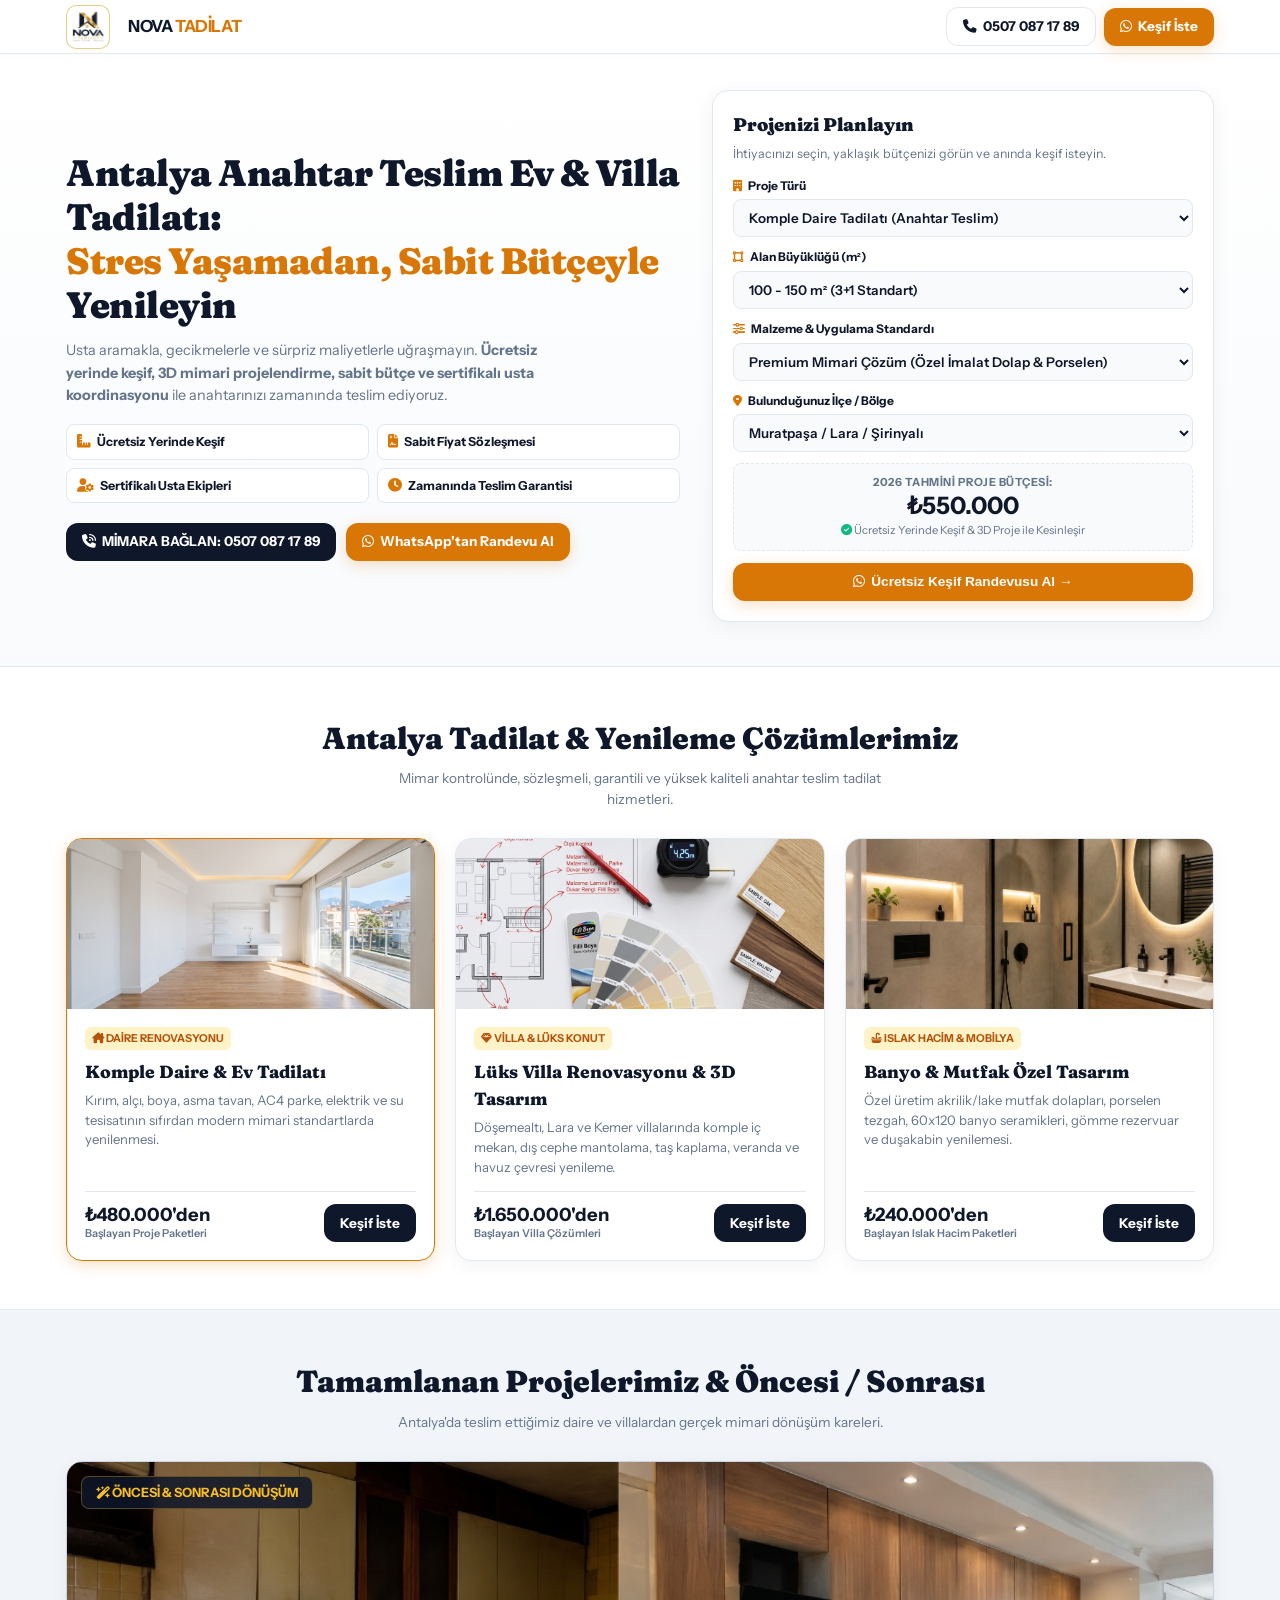
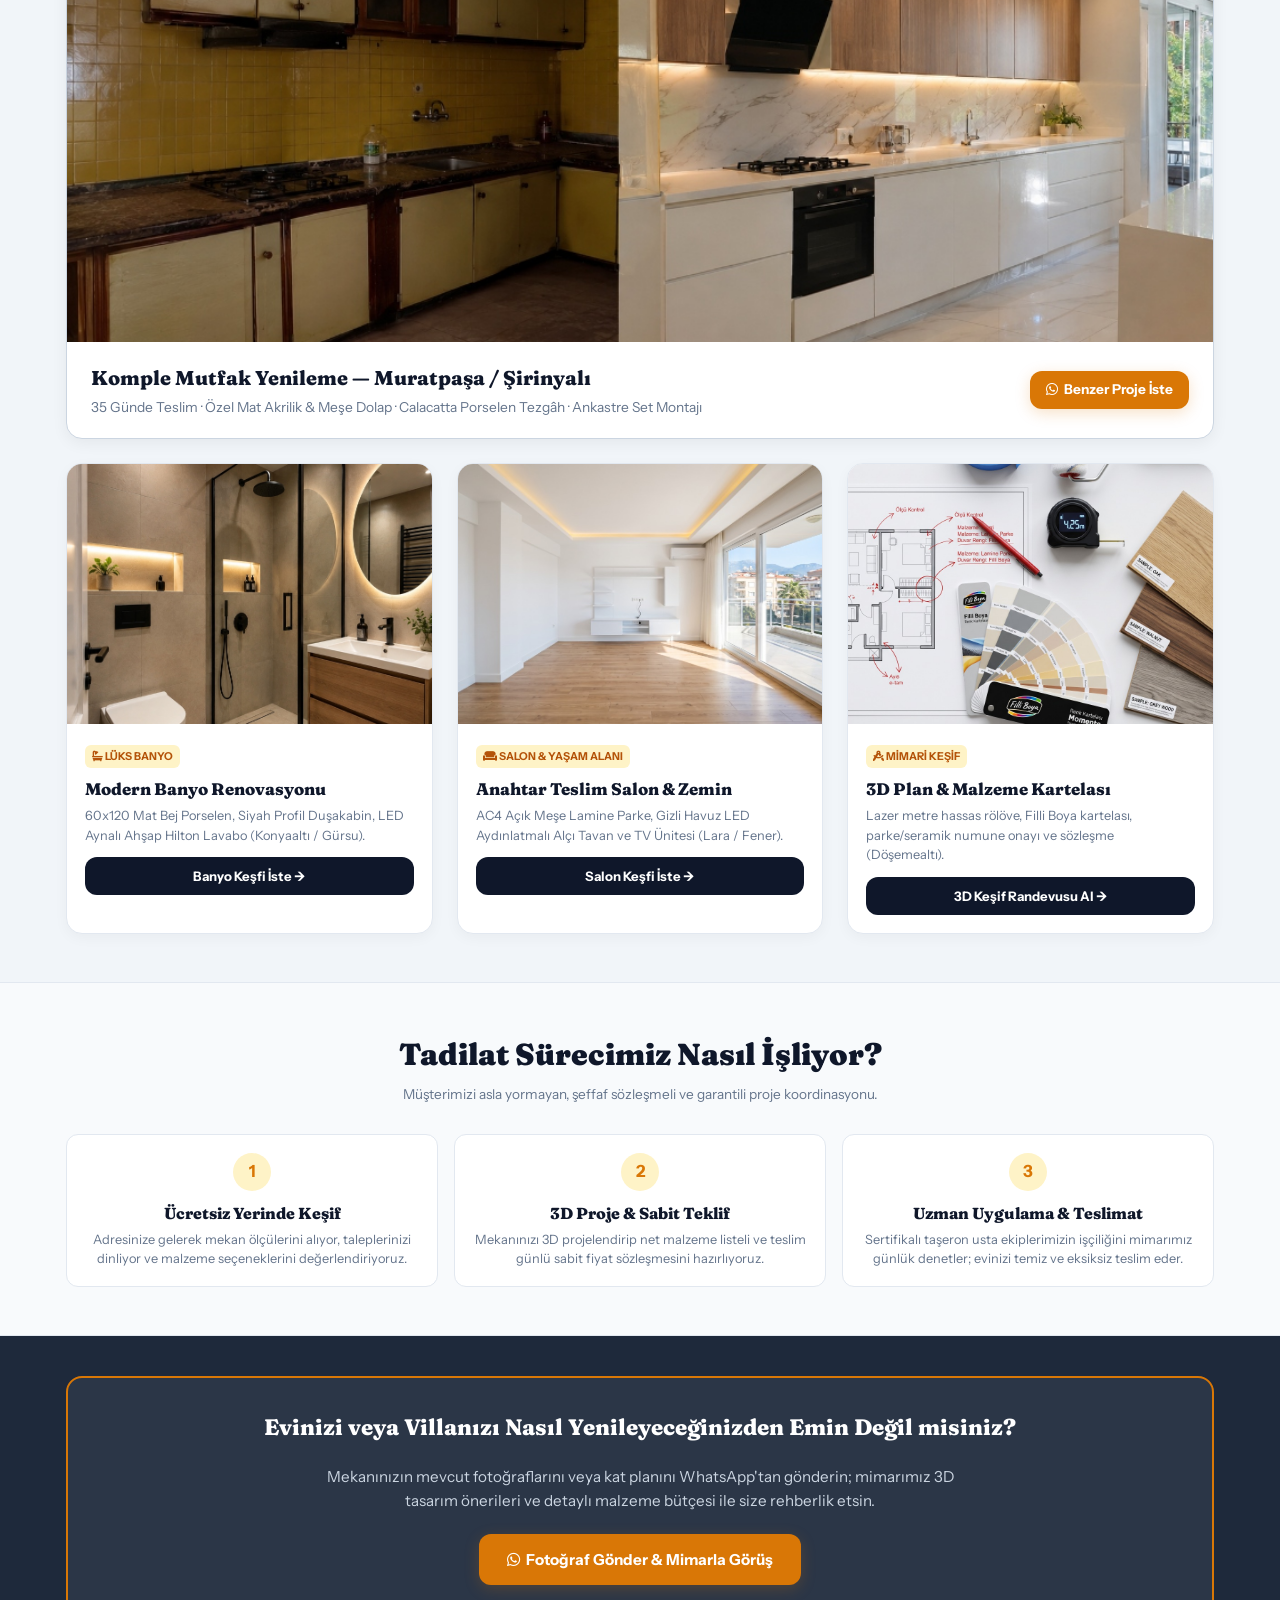
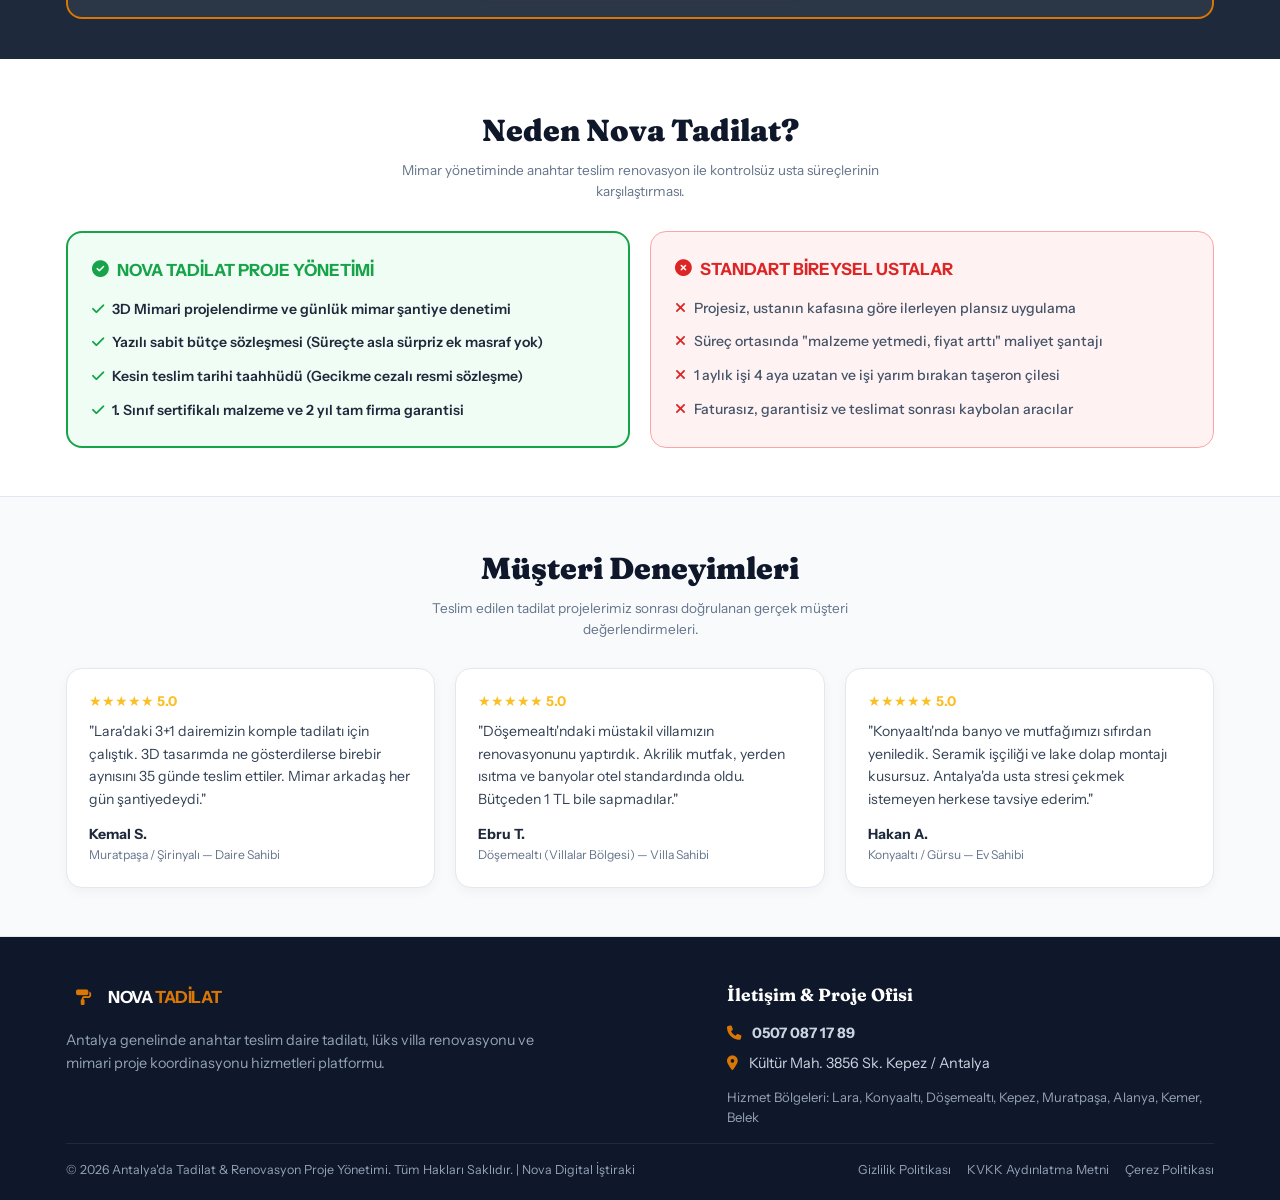
==== index.html @ 18e576ed "feat(portfolio): integrate 4 photorealistic completed renovation showcase and before/after gallery" ====
<!DOCTYPE html>
<html lang="tr">
<head>
    <meta charset="UTF-8">
    <meta name="viewport" content="width=device-width, initial-scale=1.0, maximum-scale=5.0, viewport-fit=cover">
    <title>Antalya'da Tadilat & Villa Renovasyonu | Anahtar Teslim Proje Yönetimi</title>
    <meta name="description" content="Antalya anahtar teslim ev, daire ve lüks villa tadilatı. Ücretsiz yerinde keşif, 3D mimari projelendirme, sabit fiyat garantisi ve sertifikalı uzman ekipler.">
    <meta name="keywords" content="Antalya tadilat, Antalya villa tadilatı, komple daire tadilatı Antalya, banyo mutfak yenileme Antalya, anahtar teslim tadilat Lara Konyaaltı Döşemealtı">
    <meta name="author" content="Antalya'da Tadilat Proje Yönetimi">
    <meta name="robots" content="index, follow, max-image-preview:large, max-snippet:-1, max-video-preview:-1">
    <meta name="google-site-verification" content="google683b96f9e18d1ed7">

    <!-- CANONICAL -->
    <link rel="canonical" href="https://antalyadatadilat.com.tr/">

    <!-- OPEN GRAPH / FACEBOOK / WHATSAPP -->
    <meta property="og:type" content="website">
    <meta property="og:url" content="https://antalyadatadilat.com.tr/">
    <meta property="og:title" content="Antalya'da Tadilat & Villa Renovasyonu | Anahtar Teslim Proje Yönetimi">
    <meta property="og:description" content="Antalya anahtar teslim ev, daire ve lüks villa tadilatı. Ücretsiz yerinde keşif, 3D mimari projelendirme, sabit bütçe ve garantili usta ekipleri.">
    <meta property="og:image" content="https://antalyadatadilat.com.tr/images/tadilat_villa.jpg">
    <meta property="og:site_name" content="Antalya'da Tadilat">
    <meta property="og:locale" content="tr_TR">

    <!-- TWITTER CARD -->
    <meta name="twitter:card" content="summary_large_image">
    <meta name="twitter:title" content="Antalya'da Tadilat & Villa Renovasyonu | Anahtar Teslim">
    <meta name="twitter:description" content="Antalya anahtar teslim ev ve lüks villa tadilatı. Ücretsiz keşif ve 3D mimari projelendirme.">
    <meta name="twitter:image" content="https://antalyadatadilat.com.tr/images/tadilat_villa.jpg">

    <!-- GEO TARGETING -->
    <meta name="geo.region" content="TR-07">
    <meta name="geo.placename" content="Antalya">
    <meta name="geo.position" content="36.9081;30.6558">
    <meta name="ICBM" content="36.9081, 30.6558">

    <!-- FONTS & ICONS (OPTIMIZED NON-BLOCKING) -->
    <link rel="preconnect" href="https://fonts.googleapis.com">
    <link rel="preconnect" href="https://fonts.gstatic.com" crossorigin>
    <link rel="stylesheet" href="https://fonts.googleapis.com/css2?family=Fraunces:ital,opsz,wght@0,9..144,700;1,9..144,700&family=Instrument+Sans:wght@400;600;700;800&display=swap" media="print" onload="this.media='all'">
    <link rel="stylesheet" href="https://cdnjs.cloudflare.com/ajax/libs/font-awesome/6.5.1/css/all.min.css" media="print" onload="this.media='all'">
    
    <link rel="icon" type="image/png" href="images/logo.png">
    <link rel="stylesheet" href="style.css">

    <!-- SCHEMA.ORG JSON-LD -->
    <script type="application/ld+json">
    {
      "@context": "https://schema.org",
      "@graph": [
        {
          "@type": "HomeAndConstructionBusiness",
          "@id": "https://antalyadatadilat.com.tr/#business",
          "name": "Antalya Tadilat & Renovasyon Proje Yönetimi",
          "url": "https://antalyadatadilat.com.tr/",
          "telephone": "+905070871789",
          "priceRange": "₺₺₺",
          "address": {
            "@type": "PostalAddress",
            "streetAddress": "Kültür Mahallesi 3856 Sokak",
            "addressLocality": "Kepez",
            "addressRegion": "Antalya",
            "postalCode": "07090",
            "addressCountry": "TR"
          },
          "geo": {
            "@type": "GeoCoordinates",
            "latitude": 36.9081,
            "longitude": 30.6558
          },
          "openingHoursSpecification": {
            "@type": "OpeningHoursSpecification",
            "dayOfWeek": ["Monday", "Tuesday", "Wednesday", "Thursday", "Friday", "Saturday"],
            "opens": "08:30",
            "closes": "19:30"
          }
        },
        {
          "@type": "Service",
          "name": "Antalya Anahtar Teslim Tadilat & Villa Renovasyonu",
          "provider": {"@id": "https://antalyadatadilat.com.tr/#business"},
          "serviceType": "Tadilat ve Dekorasyon Proje Yönetimi",
          "areaServed": "Antalya, Lara, Konyaaltı, Kepez, Döşemealtı, Alanya, Kemer, Belek"
        }
      ]
    }
    </script>
</head>
<body>

    <!-- 1. SITE HEADER -->
    <header class="site-header">
        <div class="container">
            <a href="#" class="brand-box">
                <img src="images/logo.png" alt="Nova Tadilat Logo" class="brand-logo-img" width="44" height="44" style="width: 44px; height: 44px; border-radius: 10px; object-fit: contain; background: #fff; padding: 2px; border: 1.5px solid rgba(212,175,55,0.6); margin-right: 10px;">
                <span class="brand-name">NOVA <span>TADİLAT</span></span>
            </a>
            <div class="header-actions">
                <a href="tel:05070871789" class="btn btn-outline header-phone-btn">
                    <i class="fa-solid fa-phone"></i> 0507 087 17 89
                </a>
                <a href="https://wa.me/905070871789?text=Merhaba,%20AntalyadaTadilat.com.tr%20üzerinden%20ulaştım.%20Ücretsiz%20keşif%20hakkında%20bilgi%20almak%20istiyorum." target="_blank" class="btn btn-gold">
                    <i class="fa-brands fa-whatsapp"></i> Keşif İste
                </a>
            </div>
        </div>
    </header>

    <!-- 2. HERO SECTION -->
    <section class="hero-section">
        <div class="container hero-grid">
            <div class="hero-left">
                <h1 class="hero-h1">
                    Antalya Anahtar Teslim Ev & Villa Tadilatı: <br><span>Stres Yaşamadan, Sabit Bütçeyle</span> Yenileyin
                </h1>

                <p class="hero-desc">
                    Usta aramakla, gecikmelerle ve sürpriz maliyetlerle uğraşmayın. <strong>Ücretsiz yerinde keşif, 3D mimari projelendirme, sabit bütçe ve sertifikalı usta koordinasyonu</strong> ile anahtarınızı zamanında teslim ediyoruz.
                </p>

                <div class="proof-chips">
                    <div class="chip"><i class="fa-solid fa-ruler-combined"></i> Ücretsiz Yerinde Keşif</div>
                    <div class="chip"><i class="fa-solid fa-file-contract"></i> Sabit Fiyat Sözleşmesi</div>
                    <div class="chip"><i class="fa-solid fa-user-gear"></i> Sertifikalı Usta Ekipleri</div>
                    <div class="chip"><i class="fa-solid fa-clock"></i> Zamanında Teslim Garantisi</div>
                </div>

                <div class="hero-cta-box">
                    <a href="tel:05070871789" class="btn btn-dark">
                        <i class="fa-solid fa-phone-volume"></i> MİMARA BAĞLAN: 0507 087 17 89
                    </a>
                    <a href="https://wa.me/905070871789?text=Merhaba,%20Antalya'daki%20evim/villam%20için%20ücretsiz%20keşif%20randevusu%20oluşturmak%20istiyorum." target="_blank" class="btn btn-gold">
                        <i class="fa-brands fa-whatsapp"></i> WhatsApp'tan Randevu Al
                    </a>
                </div>
            </div>

            <!-- DISCOVERY ESTIMATE CARD -->
            <div class="calc-card" id="kesif-formu">
                <div class="calc-card-header">
                    <h3>Projenizi Planlayın</h3>
                    <p>İhtiyacınızı seçin, yaklaşık bütçenizi görün ve anında keşif isteyin.</p>
                </div>

                <form id="discoveryForm">
                    <div class="form-group">
                        <label for="projectType"><i class="fa-solid fa-building"></i> Proje Türü</label>
                        <select id="projectType" class="form-control">
                            <option value="550000" selected>Komple Daire Tadilatı (Anahtar Teslim)</option>
                            <option value="1800000">Lüks Villa Renovasyonu (İç & Dış)</option>
                            <option value="280000">Özel Banyo & Mutfak Yenileme</option>
                            <option value="420000">Ticari Ofis / Mağaza Dekorasyonu</option>
                        </select>
                    </div>

                    <div class="form-group">
                        <label for="projectArea"><i class="fa-solid fa-vector-square"></i> Alan Büyüklüğü (m²)</label>
                        <select id="projectArea" class="form-control">
                            <option value="0.75">50 - 85 m² (1+1 / 2+1 Küçük)</option>
                            <option value="1.0" selected>100 - 150 m² (3+1 Standart)</option>
                            <option value="1.5">160 - 240 m² (Geniş Daire / Dubleks)</option>
                            <option value="2.5">250 m² ve Üzeri (Müstakil Lüks Villa)</option>
                        </select>
                    </div>

                    <div class="form-group">
                        <label for="projectScope"><i class="fa-solid fa-sliders"></i> Malzeme & Uygulama Standardı</label>
                        <select id="projectScope" class="form-control">
                            <option value="0.9">1. Sınıf Standart Kalite (Garantili)</option>
                            <option value="1.0" selected>Premium Mimari Çözüm (Özel İmalat Dolap & Porselen)</option>
                            <option value="1.4">Ultra VIP İthal Malzeme (Akıllı Ev & İtalyan Seramik)</option>
                        </select>
                    </div>

                    <div class="form-group">
                        <label for="projectDistrict"><i class="fa-solid fa-location-dot"></i> Bulunduğunuz İlçe / Bölge</label>
                        <select id="projectDistrict" class="form-control">
                            <option value="muratpasa-lara" selected>Muratpaşa / Lara / Şirinyalı</option>
                            <option value="konyaalti">Konyaaltı / Gürsu / Liman</option>
                            <option value="dosemealti">Döşemealtı (Villalar Bölgesi)</option>
                            <option value="kepez">Kepez / Göksu / Fabrikalar</option>
                            <option value="diger">Alanya / Kemer / Belek / Serik</option>
                        </select>
                    </div>

                    <div class="calc-output">
                        <span class="calc-output-title">2026 Tahmini Proje Bütçesi:</span>
                        <div class="calc-output-val" id="totalEstimateVal">₺550.000</div>
                        <span class="calc-output-sub"><i class="fa-solid fa-check-circle"></i> Ücretsiz Yerinde Keşif & 3D Proje ile Kesinleşir</span>
                    </div>

                    <button type="button" id="btnBookDiscovery" class="btn btn-gold btn-block">
                        <i class="fa-brands fa-whatsapp"></i> Ücretsiz Keşif Randevusu Al →
                    </button>
                </form>
            </div>
        </div>
    </section>

    <!-- 3. MAIN SERVICES SHOWCASE -->
    <section class="section" style="background: #FFFFFF;">
        <div class="container">
            <div class="section-title">
                <h2>Antalya Tadilat & Yenileme Çözümlerimiz</h2>
                <p>Mimar kontrolünde, sözleşmeli, garantili ve yüksek kaliteli anahtar teslim tadilat hizmetleri.</p>
            </div>

            <div class="services-grid">
                <!-- SERVICE 1 -->
                <div class="service-card featured">
                    <img src="images/living-room-turnkey.jpg" alt="Komple Daire Tadilatı Antalya Muratpaşa Lara" class="service-img" width="800" height="500" loading="lazy" decoding="async">
                    <div class="service-body">
                        <span class="service-tag"><i class="fa-solid fa-house-chimney"></i> DAİRE RENOVASYONU</span>
                        <h3 class="service-title">Komple Daire & Ev Tadilatı</h3>
                        <p class="service-desc">Kırım, alçı, boya, asma tavan, AC4 parke, elektrik ve su tesisatının sıfırdan modern mimari standartlarda yenilenmesi.</p>
                        
                        <div class="service-price-box">
                            <div>
                                <span class="price-tag">₺480.000'den</span>
                                <span class="price-sub">Başlayan Proje Paketleri</span>
                            </div>
                            <a href="https://wa.me/905070871789?text=Merhaba,%20Komple%20Daire%20Tadilatı%20için%20ücretsiz%20keşif%20istiyorum." target="_blank" class="btn btn-dark" style="padding: 8px 16px; font-size: 0.85rem;">
                                Keşif İste
                            </a>
                        </div>
                    </div>
                </div>

                <!-- SERVICE 2 -->
                <div class="service-card">
                    <img src="images/architect-plan-materials.jpg" alt="3D Mimari Proje ve Keşif Antalya" class="service-img" width="800" height="500" loading="lazy" decoding="async">
                    <div class="service-body">
                        <span class="service-tag"><i class="fa-solid fa-gem"></i> VİLLA & LÜKS KONUT</span>
                        <h3 class="service-title">Lüks Villa Renovasyonu & 3D Tasarım</h3>
                        <p class="service-desc">Döşemealtı, Lara ve Kemer villalarında komple iç mekan, dış cephe mantolama, taş kaplama, veranda ve havuz çevresi yenileme.</p>
                        
                        <div class="service-price-box">
                            <div>
                                <span class="price-tag">₺1.650.000'den</span>
                                <span class="price-sub">Başlayan Villa Çözümleri</span>
                            </div>
                            <a href="https://wa.me/905070871789?text=Merhaba,%20Villa%20Renovasyonu%20için%20özel%20keşif%20randevusu%20istiyorum." target="_blank" class="btn btn-dark" style="padding: 8px 16px; font-size: 0.85rem;">
                                Keşif İste
                            </a>
                        </div>
                    </div>
                </div>

                <!-- SERVICE 3 -->
                <div class="service-card">
                    <img src="images/bathroom-renovation.jpg" alt="Banyo ve Mutfak Yenileme Antalya" class="service-img" width="800" height="500" loading="lazy" decoding="async">
                    <div class="service-body">
                        <span class="service-tag"><i class="fa-solid fa-sink"></i> ISLAK HACİM & MOBİLYA</span>
                        <h3 class="service-title">Banyo & Mutfak Özel Tasarım</h3>
                        <p class="service-desc">Özel üretim akrilik/lake mutfak dolapları, porselen tezgah, 60x120 banyo seramikleri, gömme rezervuar ve duşakabin yenilemesi.</p>
                        
                        <div class="service-price-box">
                            <div>
                                <span class="price-tag">₺240.000'den</span>
                                <span class="price-sub">Başlayan Islak Hacim Paketleri</span>
                            </div>
                            <a href="https://wa.me/905070871789?text=Merhaba,%20Banyo%20ve%20Mutfak%20yenileme%20için%20fiyat%20ve%20keşif%20istiyorum." target="_blank" class="btn btn-dark" style="padding: 8px 16px; font-size: 0.85rem;">
                                Keşif İste
                            </a>
                        </div>
                    </div>
                </div>
            </div>
        </div>
    </section>

    <!-- 3.5 CANLI PROJE VİTRİNİ (ÖNCESİ / SONRASI & MİMARİ UYGULAMA) -->
    <section class="section" style="background: #F1F5F9; border-top: 1px solid #E2E8F0;">
        <div class="container">
            <div class="section-title">
                <h2>Tamamlanan Projelerimiz & Öncesi / Sonrası</h2>
                <p>Antalya'da teslim ettiğimiz daire ve villalardan gerçek mimari dönüşüm kareleri.</p>
            </div>

            <div style="display: grid; grid-template-columns: repeat(auto-fit, minmax(min(100%, 320px), 1fr)); gap: 24px;">
                <!-- BEFORE/AFTER KITCHEN (HERO SHOWCASE) -->
                <div style="background: white; border-radius: 16px; overflow: hidden; border: 1.5px solid #CBD5E1; box-shadow: 0 4px 16px rgba(0,0,0,0.06); grid-column: 1 / -1;">
                    <div style="position: relative;">
                        <img src="images/kitchen-before-after.jpg" alt="Mutfak Öncesi ve Sonrası Dönüşüm Antalya Muratpaşa" style="width: 100%; height: auto; max-height: 480px; object-fit: cover; display: block;" loading="lazy">
                        <div style="position: absolute; top: 14px; left: 14px; background: rgba(15,23,42,0.85); color: #FBBF24; padding: 6px 14px; border-radius: 8px; font-weight: 800; font-size: 0.8rem; backdrop-filter: blur(4px); border: 1px solid rgba(251,191,36,0.3);">
                            <i class="fa-solid fa-wand-magic-sparkles"></i> ÖNCESİ & SONRASI DÖNÜŞÜM
                        </div>
                    </div>
                    <div style="padding: 20px 24px; display: flex; justify-content: space-between; align-items: center; flex-wrap: wrap; gap: 14px;">
                        <div>
                            <h3 style="font-size: 1.25rem; font-weight: 800; color: #0F172A; margin-bottom: 4px;">Komple Mutfak Yenileme — Muratpaşa / Şirinyalı</h3>
                            <p style="font-size: 0.86rem; color: #64748B; margin: 0;">35 Günde Teslim · Özel Mat Akrilik & Meşe Dolap · Calacatta Porselen Tezgâh · Ankastre Set Montajı</p>
                        </div>
                        <a href="https://wa.me/905070871789?text=Merhaba,%20Mutfak%20öncesi/sonrası%20örneğinizi%20gördüm.%20Benim%20mutfağım%20için%20de%20keşif%20almak%20istiyorum." target="_blank" class="btn btn-gold">
                            <i class="fa-brands fa-whatsapp"></i> Benzer Proje İste
                        </a>
                    </div>
                </div>

                <!-- SHOWCASE 2: BATHROOM -->
                <div style="background: white; border-radius: 16px; overflow: hidden; border: 1.5px solid #E2E8F0; box-shadow: 0 4px 14px rgba(0,0,0,0.04);">
                    <img src="images/bathroom-renovation.jpg" alt="Lüks Banyo Tadilatı Antalya Konyaaltı" style="width: 100%; height: 260px; object-fit: cover; display: block;" loading="lazy">
                    <div style="padding: 18px;">
                        <span class="service-tag"><i class="fa-solid fa-bath"></i> LÜKS BANYO</span>
                        <h4 style="font-size: 1.05rem; font-weight: 800; color: #0F172A; margin-bottom: 4px;">Modern Banyo Renovasyonu</h4>
                        <p style="font-size: 0.8rem; color: #64748B; margin-bottom: 12px;">60x120 Mat Bej Porselen, Siyah Profil Duşakabin, LED Aynalı Ahşap Hilton Lavabo (Konyaaltı / Gürsu).</p>
                        <a href="https://wa.me/905070871789?text=Merhaba,%20Banyo%20yenileme%20projesi%20için%20fiyat%20almak%20istiyorum." target="_blank" class="btn btn-dark" style="width: 100%; font-size: 0.82rem; padding: 8px;">
                            Banyo Keşfi İste →
                        </a>
                    </div>
                </div>

                <!-- SHOWCASE 3: LIVING ROOM -->
                <div style="background: white; border-radius: 16px; overflow: hidden; border: 1.5px solid #E2E8F0; box-shadow: 0 4px 14px rgba(0,0,0,0.04);">
                    <img src="images/living-room-turnkey.jpg" alt="Anahtar Teslim Salon Tadilatı Antalya Lara" style="width: 100%; height: 260px; object-fit: cover; display: block;" loading="lazy">
                    <div style="padding: 18px;">
                        <span class="service-tag"><i class="fa-solid fa-couch"></i> SALON & YAŞAM ALANI</span>
                        <h4 style="font-size: 1.05rem; font-weight: 800; color: #0F172A; margin-bottom: 4px;">Anahtar Teslim Salon & Zemin</h4>
                        <p style="font-size: 0.8rem; color: #64748B; margin-bottom: 12px;">AC4 Açık Meşe Lamine Parke, Gizli Havuz LED Aydınlatmalı Alçı Tavan ve TV Ünitesi (Lara / Fener).</p>
                        <a href="https://wa.me/905070871789?text=Merhaba,%20Salon%20ve%20komple%20daire%20tadilatı%20için%20görüşmek%20istiyorum." target="_blank" class="btn btn-dark" style="width: 100%; font-size: 0.82rem; padding: 8px;">
                            Salon Keşfi İste →
                        </a>
                    </div>
                </div>

                <!-- SHOWCASE 4: ARCHITECTURAL PLAN & MATERIALS -->
                <div style="background: white; border-radius: 16px; overflow: hidden; border: 1.5px solid #E2E8F0; box-shadow: 0 4px 14px rgba(0,0,0,0.04);">
                    <img src="images/architect-plan-materials.jpg" alt="3D Mimari Plan ve Malzeme Seçimi Antalya Döşemealtı" style="width: 100%; height: 260px; object-fit: cover; display: block;" loading="lazy">
                    <div style="padding: 18px;">
                        <span class="service-tag"><i class="fa-solid fa-compass-drafting"></i> MİMARİ KEŞİF</span>
                        <h4 style="font-size: 1.05rem; font-weight: 800; color: #0F172A; margin-bottom: 4px;">3D Plan & Malzeme Kartelası</h4>
                        <p style="font-size: 0.8rem; color: #64748B; margin-bottom: 12px;">Lazer metre hassas rölöve, Filli Boya kartelası, parke/seramik numune onayı ve sözleşme (Döşemealtı).</p>
                        <a href="https://wa.me/905070871789?text=Merhaba,%203D%20mimari%20keşif%20ve%20malzeme%20seçimi%20için%20randevu%20istiyorum." target="_blank" class="btn btn-dark" style="width: 100%; font-size: 0.82rem; padding: 8px;">
                            3D Keşif Randevusu Al →
                        </a>
                    </div>
                </div>
            </div>
        </div>
    </section>

    <!-- 4. 3-STEP PROCESS -->
    <section class="section" style="background: #F8FAFC; border-top: 1px solid #E2E8F0; border-bottom: 1px solid #E2E8F0;">
        <div class="container">
            <div class="section-title">
                <h2>Tadilat Sürecimiz Nasıl İşliyor?</h2>
                <p>Müşterimizi asla yormayan, şeffaf sözleşmeli ve garantili proje koordinasyonu.</p>
            </div>

            <div class="process-grid">
                <div class="process-card">
                    <div class="process-num">1</div>
                    <h3>Ücretsiz Yerinde Keşif</h3>
                    <p>Adresinize gelerek mekan ölçülerini alıyor, taleplerinizi dinliyor ve malzeme seçeneklerini değerlendiriyoruz.</p>
                </div>

                <div class="process-card">
                    <div class="process-num">2</div>
                    <h3>3D Proje & Sabit Teklif</h3>
                    <p>Mekanınızı 3D projelendirip net malzeme listeli ve teslim günlü sabit fiyat sözleşmesini hazırlıyoruz.</p>
                </div>

                <div class="process-card">
                    <div class="process-num">3</div>
                    <h3>Uzman Uygulama & Teslimat</h3>
                    <p>Sertifikalı taşeron usta ekiplerimizin işçiliğini mimarımız günlük denetler; evinizi temiz ve eksiksiz teslim eder.</p>
                </div>
            </div>
        </div>
    </section>

    <!-- 5. MID-PAGE "KARARSIZ MISIN?" GERİLLA DÖNÜŞÜM KUTUSU -->
    <section class="section" style="background: #1E293B; color: white; padding: 40px 0;">
        <div class="container">
            <div style="background: rgba(255,255,255,0.06); border: 2px solid var(--accent-gold); border-radius: 16px; padding: 32px 24px; display: flex; flex-direction: column; gap: 20px; align-items: center; text-align: center;">
                <h3 style="color: white; font-size: 1.4rem; font-weight: 800; margin: 0;">Evinizi veya Villanızı Nasıl Yenileyeceğinizden Emin Değil misiniz?</h3>
                <p style="color: #CBD5E1; font-size: 0.95rem; max-width: 650px; margin: 0; line-height: 1.6;">
                    Mekanınızın mevcut fotoğraflarını veya kat planını WhatsApp'tan gönderin; mimarımız 3D tasarım önerileri ve detaylı malzeme bütçesi ile size rehberlik etsin.
                </p>
                <a href="https://wa.me/905070871789?text=Merhaba,%20evimin/villamın%20fotoğraflarını%20iletiyorum.%203D%20mimari%20tasarım%20ve%20ön%20bütçe%20hakkında%20görüşmek%20istiyorum." target="_blank" class="btn btn-gold" style="font-size: 0.95rem; padding: 14px 28px;">
                    <i class="fa-brands fa-whatsapp"></i> Fotoğraf Gönder & Mimarla Görüş
                </a>
            </div>
        </div>
    </section>

    <!-- 6. BİZ VS STANDART USTALAR (KARŞILAŞTIRMA MATRİSİ) -->
    <section class="section" style="background: #FFFFFF; border-bottom: 1px solid #E2E8F0;">
        <div class="container">
            <div class="section-title text-center">
                <h2>Neden Nova Tadilat?</h2>
                <p>Mimar yönetiminde anahtar teslim renovasyon ile kontrolsüz usta süreçlerinin karşılaştırması.</p>
            </div>

            <div style="display: grid; grid-template-columns: repeat(auto-fit, minmax(280px, 1fr)); gap: 20px;">
                <div style="background: #F0FDF4; border: 2px solid #16A34A; border-radius: 16px; padding: 24px;">
                    <div style="display: flex; align-items: center; gap: 8px; color: #16A34A; font-weight: 800; font-size: 1.05rem; margin-bottom: 16px;">
                        <i class="fa-solid fa-circle-check"></i> NOVA TADİLAT PROJE YÖNETİMİ
                    </div>
                    <ul style="display: flex; flex-direction: column; gap: 12px; font-size: 0.88rem; color: #1E293B; font-weight: 600;">
                        <li style="display: flex; gap: 8px;"><i class="fa-solid fa-check" style="color: #16A34A; margin-top: 3px;"></i> 3D Mimari projelendirme ve günlük mimar şantiye denetimi</li>
                        <li style="display: flex; gap: 8px;"><i class="fa-solid fa-check" style="color: #16A34A; margin-top: 3px;"></i> Yazılı sabit bütçe sözleşmesi (Süreçte asla sürpriz ek masraf yok)</li>
                        <li style="display: flex; gap: 8px;"><i class="fa-solid fa-check" style="color: #16A34A; margin-top: 3px;"></i> Kesin teslim tarihi taahhüdü (Gecikme cezalı resmi sözleşme)</li>
                        <li style="display: flex; gap: 8px;"><i class="fa-solid fa-check" style="color: #16A34A; margin-top: 3px;"></i> 1. Sınıf sertifikalı malzeme ve 2 yıl tam firma garantisi</li>
                    </ul>
                </div>

                <div style="background: #FEF2F2; border: 1.5px solid #FCA5A5; border-radius: 16px; padding: 24px;">
                    <div style="display: flex; align-items: center; gap: 8px; color: #DC2626; font-weight: 800; font-size: 1.05rem; margin-bottom: 16px;">
                        <i class="fa-solid fa-circle-xmark"></i> STANDART BİREYSEL USTALAR
                    </div>
                    <ul style="display: flex; flex-direction: column; gap: 12px; font-size: 0.88rem; color: #475569; font-weight: 500;">
                        <li style="display: flex; gap: 8px;"><i class="fa-solid fa-xmark" style="color: #DC2626; margin-top: 3px;"></i> Projesiz, ustanın kafasına göre ilerleyen plansız uygulama</li>
                        <li style="display: flex; gap: 8px;"><i class="fa-solid fa-xmark" style="color: #DC2626; margin-top: 3px;"></i> Süreç ortasında "malzeme yetmedi, fiyat arttı" maliyet şantajı</li>
                        <li style="display: flex; gap: 8px;"><i class="fa-solid fa-xmark" style="color: #DC2626; margin-top: 3px;"></i> 1 aylık işi 4 aya uzatan ve işi yarım bırakan taşeron çilesi</li>
                        <li style="display: flex; gap: 8px;"><i class="fa-solid fa-xmark" style="color: #DC2626; margin-top: 3px;"></i> Faturasız, garantisiz ve teslimat sonrası kaybolan aracılar</li>
                    </ul>
                </div>
            </div>
        </div>
    </section>

    <!-- 7. DOĞRULANMIŞ ANTALYA MÜŞTERİ YORUMLARI -->
    <section class="section" style="background: #F8FAFC; border-bottom: 1px solid #E2E8F0;">
        <div class="container">
            <div class="section-title text-center">
                <h2>Müşteri Deneyimleri</h2>
                <p>Teslim edilen tadilat projelerimiz sonrası doğrulanan gerçek müşteri değerlendirmeleri.</p>
            </div>

            <div style="display: grid; grid-template-columns: repeat(auto-fit, minmax(280px, 1fr)); gap: 20px;">
                <div style="background: white; border: 1.5px solid #E2E8F0; border-radius: 16px; padding: 22px; box-shadow: 0 4px 12px rgba(0,0,0,0.04);">
                    <div style="color: #FBBF24; font-size: 0.85rem; margin-bottom: 8px;">★★★★★ <strong>5.0</strong></div>
                    <p style="font-size: 0.88rem; color: #334155; line-height: 1.6; margin-bottom: 14px;">
                        "Lara'daki 3+1 dairemizin komple tadilatı için çalıştık. 3D tasarımda ne gösterdilerse birebir aynısını 35 günde teslim ettiler. Mimar arkadaş her gün şantiyedeydi."
                    </p>
                    <div style="font-weight: 800; font-size: 0.88rem; color: #1E293B;">Kemal S.</div>
                    <div style="font-size: 0.76rem; color: #64748B;">Muratpaşa / Şirinyalı — Daire Sahibi</div>
                </div>

                <div style="background: white; border: 1.5px solid #E2E8F0; border-radius: 16px; padding: 22px; box-shadow: 0 4px 12px rgba(0,0,0,0.04);">
                    <div style="color: #FBBF24; font-size: 0.85rem; margin-bottom: 8px;">★★★★★ <strong>5.0</strong></div>
                    <p style="font-size: 0.88rem; color: #334155; line-height: 1.6; margin-bottom: 14px;">
                        "Döşemealtı'ndaki müstakil villamızın renovasyonunu yaptırdık. Akrilik mutfak, yerden ısıtma ve banyolar otel standardında oldu. Bütçeden 1 TL bile sapmadılar."
                    </p>
                    <div style="font-weight: 800; font-size: 0.88rem; color: #1E293B;">Ebru T.</div>
                    <div style="font-size: 0.76rem; color: #64748B;">Döşemealtı (Villalar Bölgesi) — Villa Sahibi</div>
                </div>

                <div style="background: white; border: 1.5px solid #E2E8F0; border-radius: 16px; padding: 22px; box-shadow: 0 4px 12px rgba(0,0,0,0.04);">
                    <div style="color: #FBBF24; font-size: 0.85rem; margin-bottom: 8px;">★★★★★ <strong>5.0</strong></div>
                    <p style="font-size: 0.88rem; color: #334155; line-height: 1.6; margin-bottom: 14px;">
                        "Konyaaltı'nda banyo ve mutfağımızı sıfırdan yeniledik. Seramik işçiliği ve lake dolap montajı kusursuz. Antalya'da usta stresi çekmek istemeyen herkese tavsiye ederim."
                    </p>
                    <div style="font-weight: 800; font-size: 0.88rem; color: #1E293B;">Hakan A.</div>
                    <div style="font-size: 0.76rem; color: #64748B;">Konyaaltı / Gürsu — Ev Sahibi</div>
                </div>
            </div>
        </div>
    </section>

    <!-- 8. FOOTER & NAP -->
    <footer class="site-footer">
        <div class="container footer-grid">
            <div>
                <div class="brand-box" style="margin-bottom: 14px;">
                    <div class="logo-icon"><i class="fa-solid fa-paint-roller"></i></div>
                    <span class="brand-name" style="color: #FFFFFF;">NOVA <span style="color: var(--accent-gold);">TADİLAT</span></span>
                </div>
                <p style="color: #94A3B8; font-size: 0.9rem; line-height: 1.6; max-width: 500px;">
                    Antalya genelinde anahtar teslim daire tadilatı, lüks villa renovasyonu ve mimari proje koordinasyonu hizmetleri platformu.
                </p>
            </div>

            <div>
                <h4 style="color: #FFFFFF; font-size: 1.1rem; margin-bottom: 14px;">İletişim & Proje Ofisi</h4>
                <p style="color: #CBD5E1; font-size: 0.9rem; margin-bottom: 8px;">
                    <i class="fa-solid fa-phone" style="color: var(--accent-gold); margin-right: 8px;"></i> 
                    <strong>0507 087 17 89</strong>
                </p>
                <p style="color: #CBD5E1; font-size: 0.9rem; margin-bottom: 8px;">
                    <i class="fa-solid fa-location-dot" style="color: var(--accent-gold); margin-right: 8px;"></i> 
                    Kültür Mah. 3856 Sk. Kepez / Antalya
                </p>
                <p style="color: #94A3B8; font-size: 0.82rem; margin-top: 12px;">
                    Hizmet Bölgeleri: Lara, Konyaaltı, Döşemealtı, Kepez, Muratpaşa, Alanya, Kemer, Belek
                </p>
            </div>
        </div>

        <div class="container">
            <div style="border-top: 1px solid rgba(255,255,255,0.08); padding-top: 16px; margin-top: 16px; font-size: 0.78rem; color: #94A3B8; display: flex; justify-content: space-between; align-items: center; flex-wrap: wrap; gap: 12px;">
                <p>© 2026 Antalya'da Tadilat & Renovasyon Proje Yönetimi. Tüm Hakları Saklıdır. | Nova Digital İştiraki</p>
                <div style="display: flex; gap: 16px;">
                    <span>Gizlilik Politikası</span>
                    <span>KVKK Aydınlatma Metni</span>
                    <span>Çerez Politikası</span>
                </div>
            </div>
        </div>
    </footer>

    <!-- 7. MOBILE STICKY ACTION BAR -->
    <div class="mobile-sticky-bar">
        <a href="tel:05070871789" class="sticky-btn sticky-call">
            <i class="fa-solid fa-phone-volume"></i>
            <span>MİMARI ARA</span>
        </a>
        <a href="https://wa.me/905070871789?text=Merhaba,%20Antalya'da%20tadilat%20için%20ücretsiz%20keşif%20randevusu%20almak%20istiyorum." target="_blank" class="sticky-btn sticky-wa">
            <i class="fa-brands fa-whatsapp"></i>
            <span>ÜCRETSİZ KEŞİF</span>
        </a>
    </div>

    <script src="app.js"></script>

    <!-- Google tag (gtag.js) - Deferred Non-blocking -->
    <script>
      window.addEventListener('load', function() {
        var s = document.createElement('script');
        s.src = 'https://www.googletagmanager.com/gtag/js?id=G-23SELF6DC9';
        s.async = true;
        document.body.appendChild(s);
        s.onload = function() {
          window.dataLayer = window.dataLayer || [];
          function gtag(){dataLayer.push(arguments);}
          gtag('js', new Date());
          gtag('config', 'G-23SELF6DC9');
        };
      });
    </script>
</body>
</html>
---- style.css ----
/* ═══════════════════════════════════════════════════════════
   ANTALYA'DA TADİLAT — ULTRA COMPACT RESPONSIVE DESIGN SYSTEM
   Ekran Desteği: 320px, 360px, 375px, 390px, 768px, 1200px+
   ═══════════════════════════════════════════════════════════ */

:root {
    --base-dark: #0F172A;
    --base-card: #1E293B;
    --accent-gold: #D97706;
    --accent-gold-hover: #B45309;
    --accent-light: #FEF3C7;
    --surface-light: #F8FAFC;
    --surface-border: #E2E8F0;
    --text-main: #0F172A;
    --text-muted: #64748B;
    --text-light: #94A3B8;
    --radius-sm: 8px;
    --radius-md: 12px;
    --radius-lg: 16px;
    --shadow-soft: 0 4px 20px rgba(15, 23, 42, 0.05);
    --shadow-gold: 0 4px 15px rgba(217, 119, 6, 0.22);
}

/* 0. GLOBAL RESET & ZERO-OVERFLOW GUARANTEE */
*, *::before, *::after {
    box-sizing: border-box !important;
    margin: 0;
    padding: 0;
    min-width: 0;
}

html, body {
    width: 100%;
    max-width: 100vw;
    overflow-x: clip;
    scroll-behavior: smooth;
}

body {
    font-family: 'Instrument Sans', -apple-system, BlinkMacSystemFont, 'Segoe UI', Roboto, sans-serif;
    color: var(--text-main);
    background-color: #FFFFFF;
    line-height: 1.55;
    -webkit-font-smoothing: antialiased;
    -webkit-text-size-adjust: 100%;
}

h1, h2, h3, h4 {
    font-family: 'Fraunces', Georgia, serif;
    font-variation-settings: 'SOFT' 50, 'WONK' 0;
    font-weight: 700;
    color: var(--base-dark);
}

.container {
    width: 100%;
    max-width: 1180px;
    margin: 0 auto;
    padding: 0 16px;
}

/* 1. SITE HEADER (54px COMPACT SINGLE-LINE) */
.site-header {
    background: #FFFFFF;
    border-bottom: 1px solid var(--surface-border);
    position: sticky;
    top: 0;
    z-index: 100;
    height: 54px;
    display: flex;
    align-items: center;
    box-shadow: 0 2px 8px rgba(0,0,0,0.02);
}
.site-header .container {
    display: flex;
    justify-content: space-between;
    align-items: center;
    width: 100%;
}
.brand-box {
    display: inline-flex;
    align-items: center;
    gap: 8px;
    text-decoration: none;
    flex-shrink: 0;
}
.logo-icon {
    width: 34px;
    height: 34px;
    background: var(--base-dark);
    color: var(--accent-gold);
    border-radius: 8px;
    display: flex;
    align-items: center;
    justify-content: center;
    font-size: 0.95rem;
    flex-shrink: 0;
}
.brand-name {
    font-size: 1.05rem;
    font-weight: 900;
    letter-spacing: -0.4px;
    color: var(--base-dark);
    line-height: 1;
    white-space: nowrap;
}
.brand-name span {
    color: var(--accent-gold);
}

.header-actions {
    display: inline-flex;
    align-items: center;
    gap: 8px;
    flex-shrink: 0;
}

/* BUTTONS */
.btn {
    display: inline-flex;
    align-items: center;
    justify-content: center;
    gap: 6px;
    font-weight: 700;
    border-radius: var(--radius-md);
    padding: 8px 16px;
    text-decoration: none;
    cursor: pointer;
    transition: all 0.15s ease-in-out;
    border: none;
    font-size: 0.85rem;
    white-space: nowrap;
    min-height: 38px;
    flex-shrink: 0;
}
.btn-gold {
    background: var(--accent-gold);
    color: #FFFFFF;
    box-shadow: var(--shadow-gold);
}
.btn-gold:hover {
    background: var(--accent-gold-hover);
    transform: translateY(-1px);
}
.btn-dark {
    background: var(--base-dark);
    color: #FFFFFF;
}
.btn-dark:hover {
    background: #1E293B;
    transform: translateY(-1px);
}
.btn-outline {
    background: #FFFFFF;
    color: var(--base-dark);
    border: 1px solid var(--surface-border);
}
.btn-outline:hover {
    border-color: var(--accent-gold);
    color: var(--accent-gold);
}
.btn-block {
    width: 100%;
}

/* 3. HERO SECTION */
.hero-section {
    padding: 36px 0 44px;
    background: linear-gradient(180deg, #FFFFFF 0%, var(--surface-light) 100%);
    border-bottom: 1px solid var(--surface-border);
}
.hero-grid {
    display: grid;
    grid-template-columns: 1.1fr 0.9fr;
    gap: 32px;
    align-items: center;
}
.badge-hero {
    display: inline-flex;
    align-items: center;
    gap: 6px;
    background: var(--accent-light);
    color: var(--accent-gold-hover);
    font-weight: 800;
    font-size: 0.74rem;
    padding: 4px 10px;
    border-radius: 20px;
    margin-bottom: 12px;
    max-width: 100%;
}
.hero-h1 {
    font-size: clamp(1.5rem, 3vw, 2.3rem);
    line-height: 1.2;
    font-weight: 900;
    letter-spacing: -0.5px;
    color: var(--base-dark);
    margin-bottom: 12px;
}
.hero-h1 span {
    color: var(--accent-gold);
}
.hero-desc {
    font-size: 0.9rem;
    color: var(--text-muted);
    margin-bottom: 18px;
    line-height: 1.55;
    max-width: 520px;
}
.proof-chips {
    display: grid;
    grid-template-columns: repeat(2, minmax(0, 1fr));
    gap: 8px;
    margin-bottom: 20px;
}
.chip {
    display: flex;
    align-items: center;
    gap: 6px;
    background: #FFFFFF;
    border: 1px solid var(--surface-border);
    padding: 7px 10px;
    border-radius: var(--radius-sm);
    font-size: 0.78rem;
    font-weight: 700;
    color: var(--base-dark);
    overflow: hidden;
    text-overflow: ellipsis;
}
.chip i {
    color: var(--accent-gold);
    font-size: 0.85rem;
    flex-shrink: 0;
}
.hero-cta-box {
    display: flex;
    gap: 10px;
    flex-wrap: wrap;
}

/* CALCULATOR CARD */
.calc-card {
    background: #FFFFFF;
    border: 1.5px solid var(--surface-border);
    border-radius: var(--radius-lg);
    padding: 20px;
    box-shadow: var(--shadow-soft);
    width: 100%;
}
.calc-card-header {
    margin-bottom: 14px;
}
.calc-card-header h3 {
    font-size: 1.15rem;
    font-weight: 900;
    color: var(--base-dark);
    margin-bottom: 4px;
}
.calc-card-header p {
    font-size: 0.78rem;
    color: var(--text-muted);
}
.form-group {
    margin-bottom: 11px;
}
.form-group label {
    display: block;
    font-size: 0.75rem;
    font-weight: 700;
    color: var(--text-main);
    margin-bottom: 4px;
}
.form-group label i {
    color: var(--accent-gold);
    margin-right: 4px;
}
.form-control {
    width: 100%;
    padding: 9px 11px;
    border-radius: var(--radius-sm);
    border: 1px solid var(--surface-border);
    font-size: 0.84rem;
    font-family: inherit;
    font-weight: 600;
    color: var(--text-main);
    background-color: #F8FAFC;
    outline: none;
    transition: all 0.15s;
}
.form-control:focus {
    border-color: var(--accent-gold);
    background-color: #FFFFFF;
}
.calc-output {
    background: var(--surface-light);
    border: 1px dashed var(--surface-border);
    border-radius: var(--radius-sm);
    padding: 10px;
    text-align: center;
    margin-bottom: 12px;
}
.calc-output-title {
    font-size: 0.7rem;
    font-weight: 700;
    color: var(--text-muted);
    text-transform: uppercase;
    letter-spacing: 0.5px;
    display: block;
}
.calc-output-val {
    font-size: 1.5rem;
    font-weight: 900;
    color: var(--base-dark);
    line-height: 1.2;
}
.calc-output-sub {
    font-size: 0.7rem;
    color: var(--text-muted);
    display: block;
    margin-top: 2px;
}
.calc-output-sub i {
    color: #10B981;
}

/* 4. SECTION COMMON */
.section {
    padding: 48px 0;
}
.section-title {
    text-align: center;
    margin-bottom: 28px;
}
.badge-sub {
    display: inline-block;
    background: var(--accent-light);
    color: var(--accent-gold-hover);
    font-weight: 800;
    font-size: 0.72rem;
    padding: 4px 10px;
    border-radius: 20px;
    margin-bottom: 8px;
}
.section-title h2 {
    font-size: clamp(1.3rem, 2.4vw, 1.9rem);
    font-weight: 900;
    color: var(--base-dark);
    margin-bottom: 6px;
}
.section-title p {
    font-size: 0.85rem;
    color: var(--text-muted);
    max-width: 520px;
    margin: 0 auto;
}

/* 5. SERVICES GRID */
.services-grid {
    display: grid;
    grid-template-columns: repeat(auto-fit, minmax(min(100%, 290px), 1fr));
    gap: 20px;
}
.service-card {
    background: #FFFFFF;
    border: 1.5px solid var(--surface-border);
    border-radius: var(--radius-lg);
    overflow: hidden;
    box-shadow: var(--shadow-soft);
    display: flex;
    flex-direction: column;
    height: 100%;
    transition: transform 0.2s ease, border-color 0.2s ease;
}
.service-card:hover {
    transform: translateY(-3px);
    border-color: var(--accent-gold);
}
.service-card.featured {
    border-color: var(--accent-gold);
    box-shadow: var(--shadow-gold);
}
.service-img {
    width: 100%;
    height: 170px;
    object-fit: cover;
    display: block;
}
.service-body {
    padding: 18px;
    display: flex;
    flex-direction: column;
    flex: 1;
}
.service-tag {
    background: var(--accent-light);
    color: var(--accent-gold-hover);
    font-weight: 800;
    font-size: 0.68rem;
    padding: 3px 7px;
    border-radius: 6px;
    display: inline-block;
    margin-bottom: 8px;
    align-self: flex-start;
}
.service-title {
    font-size: 1.1rem;
    font-weight: 800;
    color: var(--base-dark);
    margin-bottom: 6px;
}
.service-desc {
    font-size: 0.82rem;
    color: var(--text-muted);
    margin-bottom: 14px;
    line-height: 1.5;
}
.service-price-box {
    border-top: 1px solid var(--surface-border);
    padding-top: 12px;
    display: flex;
    justify-content: space-between;
    align-items: center;
    gap: 8px;
    margin-top: auto;
    flex-wrap: wrap;
}
.price-tag {
    font-size: 1.15rem;
    font-weight: 900;
    color: var(--base-dark);
    display: block;
    line-height: 1.1;
}
.price-sub {
    font-size: 0.68rem;
    color: var(--text-muted);
    display: block;
    font-weight: 600;
}

/* 6. PROCESS GRID */
.process-grid {
    display: grid;
    grid-template-columns: repeat(auto-fit, minmax(min(100%, 240px), 1fr));
    gap: 16px;
}
.process-card {
    background: #FFFFFF;
    border: 1px solid var(--surface-border);
    border-radius: var(--radius-md);
    padding: 18px;
    text-align: center;
}
.process-num {
    width: 38px;
    height: 38px;
    background: var(--accent-light);
    color: var(--accent-gold);
    border-radius: 50%;
    display: flex;
    align-items: center;
    justify-content: center;
    font-size: 1.05rem;
    font-weight: 900;
    margin: 0 auto 10px;
}
.process-card h3 {
    font-size: 1rem;
    font-weight: 800;
    margin-bottom: 6px;
    color: var(--base-dark);
}
.process-card p {
    font-size: 0.8rem;
    color: var(--text-muted);
    line-height: 1.45;
}

/* 7. FOOTER */
.site-footer {
    background: var(--base-dark);
    color: #FFFFFF;
    padding: 44px 0 20px;
}
.footer-grid {
    display: grid;
    grid-template-columns: 1.3fr 1fr;
    gap: 28px;
}
.footer-copy {
    border-top: 1px solid rgba(255,255,255,0.08);
    margin-top: 24px;
    padding-top: 16px;
    font-size: 0.75rem;
    color: var(--text-light);
}

/* 8. MOBILE STICKY BOTTOM BAR */
.mobile-sticky-bar {
    display: none;
    position: fixed;
    bottom: 0;
    left: 0;
    right: 0;
    width: 100%;
    background: rgba(255, 255, 255, 0.98);
    backdrop-filter: blur(10px);
    -webkit-backdrop-filter: blur(10px);
    box-shadow: 0 -4px 16px rgba(0,0,0,0.08);
    z-index: 999;
    padding: 8px 12px;
    padding-bottom: calc(12px + env(safe-area-inset-bottom, 0px));
    gap: 8px;
    border-top: 1px solid var(--surface-border);
}
.sticky-btn {
    flex: 1;
    display: flex;
    align-items: center;
    justify-content: center;
    gap: 6px;
    padding: 10px 8px;
    border-radius: var(--radius-sm);
    font-size: 0.84rem;
    font-weight: 800;
    text-decoration: none;
    min-height: 46px;
    white-space: nowrap;
}
.sticky-call {
    background: var(--base-dark);
    color: #FFFFFF;
}
.sticky-wa {
    background: var(--accent-gold);
    color: #FFFFFF;
}

/* ═══════════════════════════════════════════════════════════
   9. PRECISE RESPONSIVE BREAKPOINTS (320px -> 1200px)
   ═══════════════════════════════════════════════════════════ */

/* TABLET & SMALL LAPTOPS (max-width: 900px) */
@media (max-width: 900px) {
    .hero-grid {
        grid-template-columns: 1fr;
        gap: 24px;
    }
    .footer-grid {
        grid-template-columns: 1fr;
        gap: 20px;
    }
}

/* MOBILE PHONES (max-width: 768px) */
@media (max-width: 768px) {
    body {
        padding-bottom: calc(65px + env(safe-area-inset-bottom, 0px)) !important;
    }
    
    .top-notice-bar {
        font-size: 0.7rem;
        padding: 5px 0;
    }
    .top-notice-bar .container {
        justify-content: center;
    }
    .top-notice-bar .notice-phone {
        display: none;
    }

    .site-header {
        height: 50px;
    }
    .header-actions .header-phone-btn {
        display: none !important;
    }
    .header-actions .btn-gold {
        padding: 6px 12px;
        font-size: 0.78rem;
        min-height: 34px;
    }
    .logo-icon {
        width: 30px;
        height: 30px;
        font-size: 0.85rem;
    }
    .brand-name {
        font-size: 0.95rem;
    }

    .hero-section {
        padding: 20px 0 28px;
    }
    .hero-h1 {
        font-size: 1.45rem !important;
        line-height: 1.2 !important;
    }
    .hero-desc {
        font-size: 0.82rem;
        margin-bottom: 14px;
    }
    .hero-cta-box {
        display: none;
    }
    .calc-card {
        padding: 15px;
    }
    .services-grid, .process-grid {
        grid-template-columns: 1fr !important;
    }
    .mobile-sticky-bar {
        display: flex;
    }
}

/* EXTRA SMALL MOBILES (max-width: 400px: 320px, 360px, 375px, 390px) */
@media (max-width: 400px) {
    .container {
        padding: 0 12px;
    }
    .proof-chips {
        grid-template-columns: 1fr;
        gap: 6px;
    }
    .chip {
        padding: 6px 8px;
        font-size: 0.74rem;
    }
    .brand-name {
        font-size: 0.88rem;
    }
    .header-actions .btn-gold {
        padding: 5px 10px;
        font-size: 0.74rem;
    }
    .top-notice-bar {
        font-size: 0.65rem;
    }
}
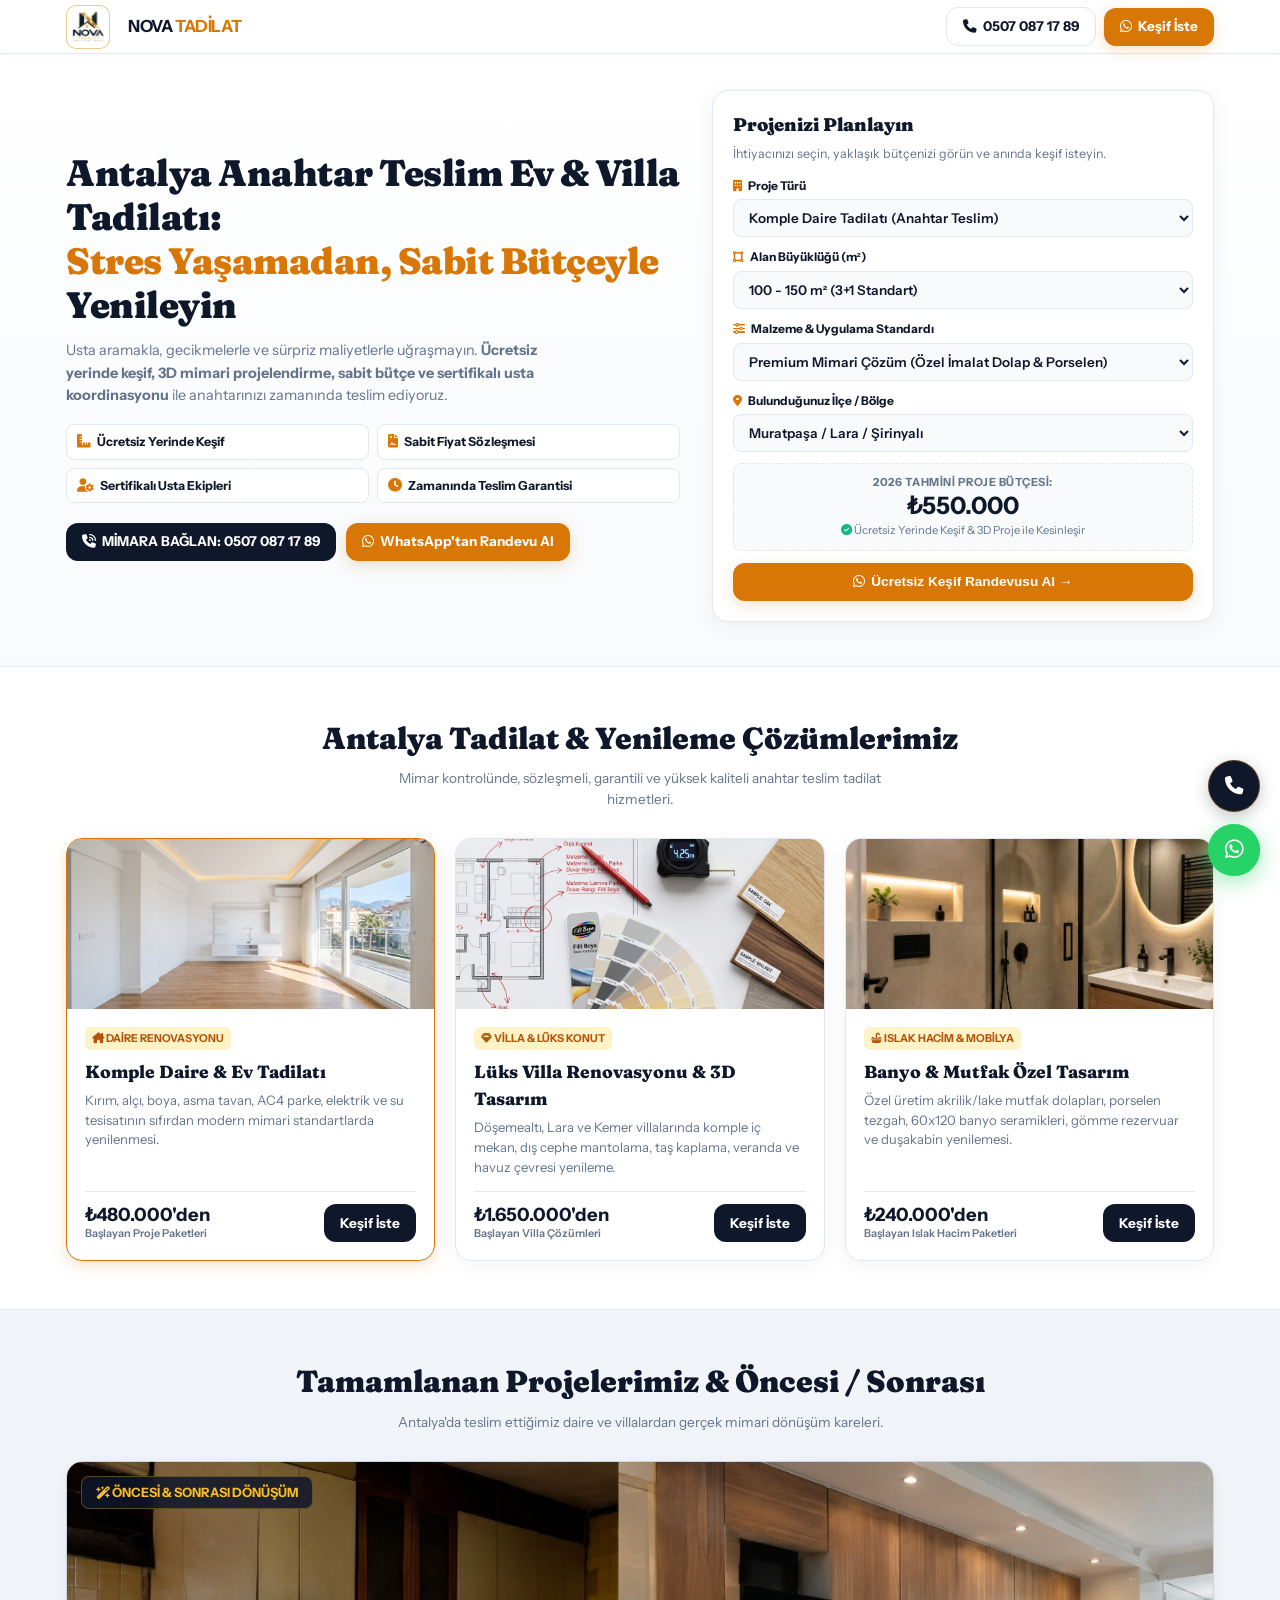
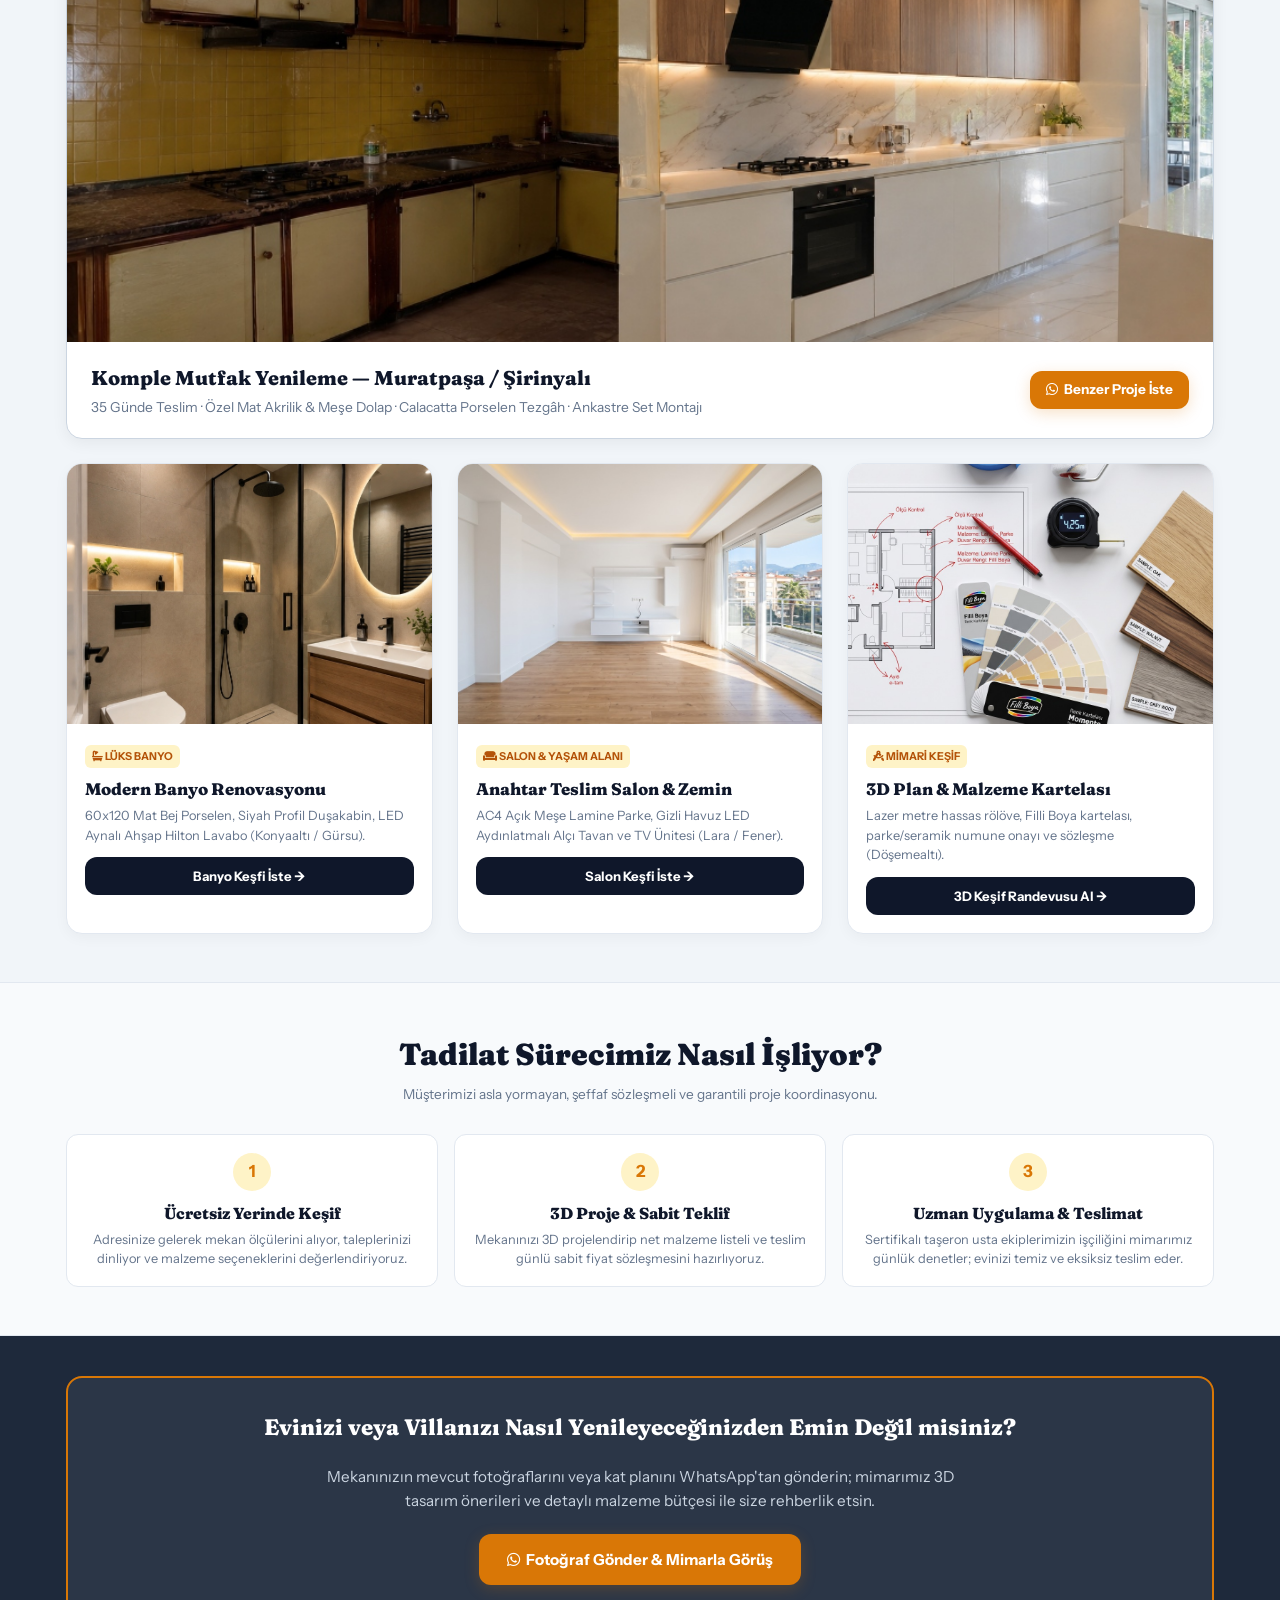
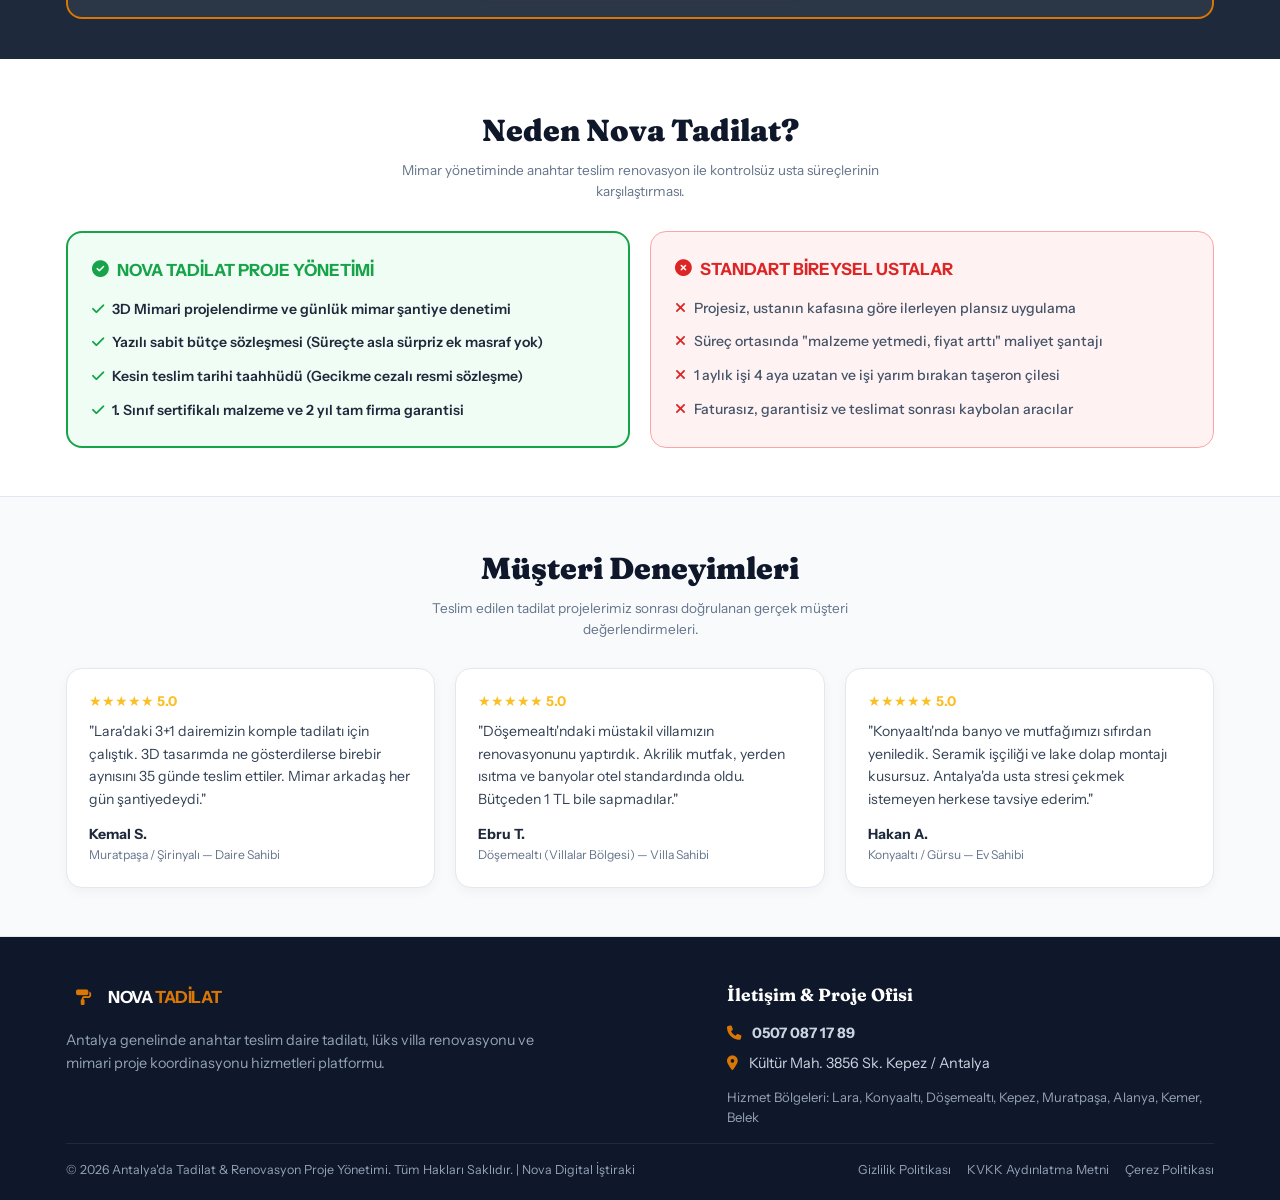
==== commit e6f2dc03: "style(ui): replace heavy sticky bottom bar with modern luxury floating action buttons for WhatsApp a" ====
--- a/index.html
+++ b/index.html
@@ -500,15 +500,14 @@
         </div>
     </footer>
 
-    <!-- 7. MOBILE STICKY ACTION BAR -->
-    <div class="mobile-sticky-bar">
-        <a href="tel:05070871789" class="sticky-btn sticky-call">
-            <i class="fa-solid fa-phone-volume"></i>
-            <span>MİMARI ARA</span>
+    <!-- FLOATING LUXURY CONTACT WIDGET (DESKTOP & MOBILE) -->
+    <div class="floating-contact-widget">
+        <a href="tel:05070871789" class="floating-btn floating-phone" title="Mimarı Ara: 0507 087 17 89" aria-label="Telefonla Ara">
+            <i class="fa-solid fa-phone"></i>
         </a>
-        <a href="https://wa.me/905070871789?text=Merhaba,%20Antalya'da%20tadilat%20için%20ücretsiz%20keşif%20randevusu%20almak%20istiyorum." target="_blank" class="sticky-btn sticky-wa">
+        <a href="https://wa.me/905070871789?text=Merhaba,%20Antalya'da%20tadilat%20için%20ücretsiz%20keşif%20randevusu%20almak%20istiyorum." target="_blank" class="floating-btn floating-whatsapp" title="WhatsApp'tan Keşif İste" aria-label="WhatsApp İletişim">
             <i class="fa-brands fa-whatsapp"></i>
-            <span>ÜCRETSİZ KEŞİF</span>
+            <span class="floating-pulse"></span>
         </a>
     </div>
 
--- a/style.css
+++ b/style.css
@@ -494,45 +494,61 @@
     color: var(--text-light);
 }
 
-/* 8. MOBILE STICKY BOTTOM BAR */
-.mobile-sticky-bar {
-    display: none;
+/* 8. FLOATING LUXURY CONTACT WIDGET */
+.floating-contact-widget {
     position: fixed;
-    bottom: 0;
-    left: 0;
-    right: 0;
-    width: 100%;
-    background: rgba(255, 255, 255, 0.98);
-    backdrop-filter: blur(10px);
-    -webkit-backdrop-filter: blur(10px);
-    box-shadow: 0 -4px 16px rgba(0,0,0,0.08);
+    bottom: 24px;
+    right: 20px;
     z-index: 999;
-    padding: 8px 12px;
-    padding-bottom: calc(12px + env(safe-area-inset-bottom, 0px));
-    gap: 8px;
-    border-top: 1px solid var(--surface-border);
-}
-.sticky-btn {
-    flex: 1;
+    display: flex;
+    flex-direction: column;
+    gap: 12px;
+    align-items: center;
+}
+.floating-btn {
+    width: 52px;
+    height: 52px;
+    border-radius: 50%;
     display: flex;
     align-items: center;
     justify-content: center;
-    gap: 6px;
-    padding: 10px 8px;
-    border-radius: var(--radius-sm);
-    font-size: 0.84rem;
-    font-weight: 800;
+    font-size: 1.35rem;
     text-decoration: none;
-    min-height: 46px;
-    white-space: nowrap;
-}
-.sticky-call {
+    transition: transform 0.2s cubic-bezier(0.34, 1.56, 0.64, 1), box-shadow 0.2s ease;
+    position: relative;
+    cursor: pointer;
+}
+.floating-btn:hover {
+    transform: scale(1.1);
+}
+.floating-whatsapp {
+    background: #25D366;
+    color: #FFFFFF;
+    box-shadow: 0 6px 22px rgba(37, 211, 102, 0.45);
+}
+.floating-phone {
     background: var(--base-dark);
     color: #FFFFFF;
-}
-.sticky-wa {
-    background: var(--accent-gold);
-    color: #FFFFFF;
+    box-shadow: 0 4px 16px rgba(15, 23, 42, 0.25);
+    border: 1.5px solid rgba(217, 119, 6, 0.4);
+    font-size: 1.15rem;
+}
+.floating-pulse {
+    position: absolute;
+    top: 0;
+    left: 0;
+    width: 100%;
+    height: 100%;
+    border-radius: 50%;
+    background: #25D366;
+    opacity: 0.6;
+    animation: pulse-ring 2s cubic-bezier(0.215, 0.61, 0.355, 1) infinite;
+    z-index: -1;
+}
+@keyframes pulse-ring {
+    0% { transform: scale(0.95); opacity: 0.7; }
+    50% { transform: scale(1.35); opacity: 0; }
+    100% { transform: scale(1.35); opacity: 0; }
 }
 
 /* ═══════════════════════════════════════════════════════════
@@ -553,21 +569,6 @@
 
 /* MOBILE PHONES (max-width: 768px) */
 @media (max-width: 768px) {
-    body {
-        padding-bottom: calc(65px + env(safe-area-inset-bottom, 0px)) !important;
-    }
-    
-    .top-notice-bar {
-        font-size: 0.7rem;
-        padding: 5px 0;
-    }
-    .top-notice-bar .container {
-        justify-content: center;
-    }
-    .top-notice-bar .notice-phone {
-        display: none;
-    }
-
     .site-header {
         height: 50px;
     }
@@ -608,8 +609,15 @@
     .services-grid, .process-grid {
         grid-template-columns: 1fr !important;
     }
-    .mobile-sticky-bar {
-        display: flex;
+    .floating-contact-widget {
+        bottom: 18px;
+        right: 16px;
+        gap: 10px;
+    }
+    .floating-btn {
+        width: 48px;
+        height: 48px;
+        font-size: 1.25rem;
     }
 }
 
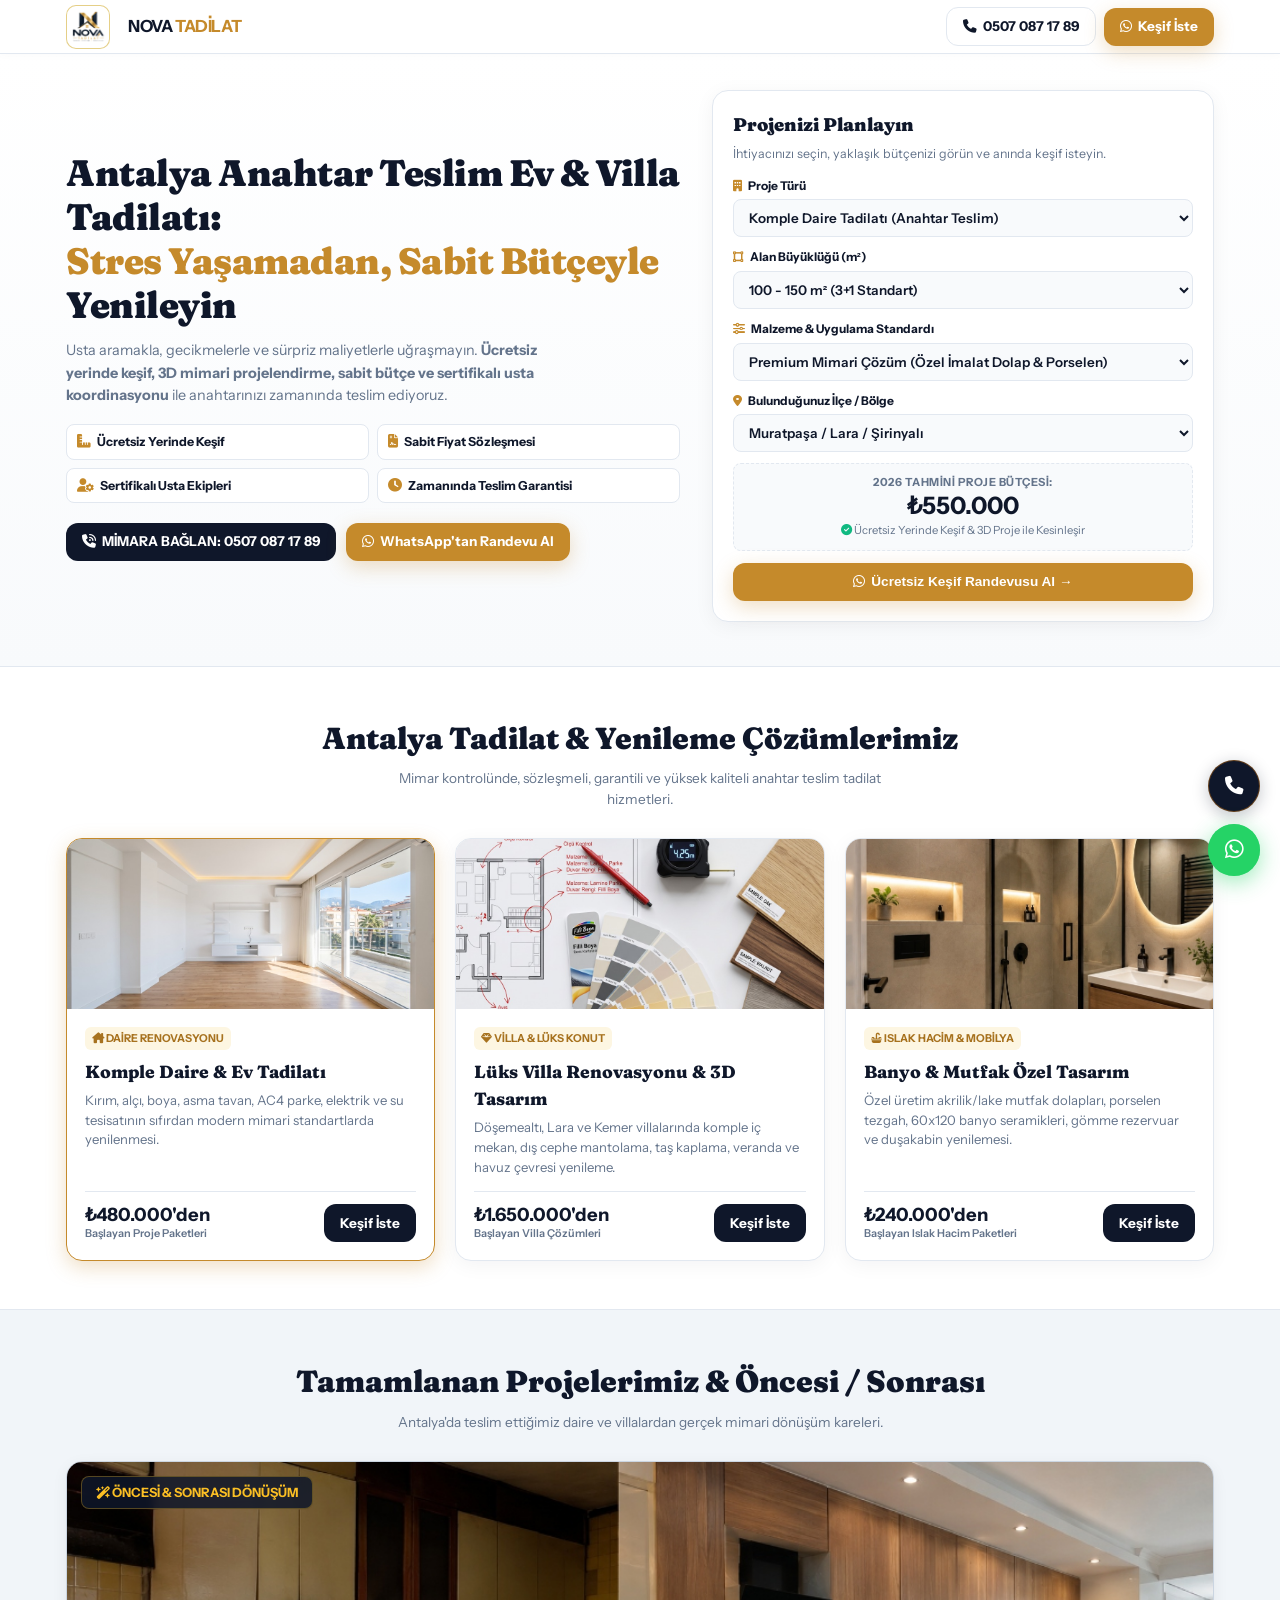
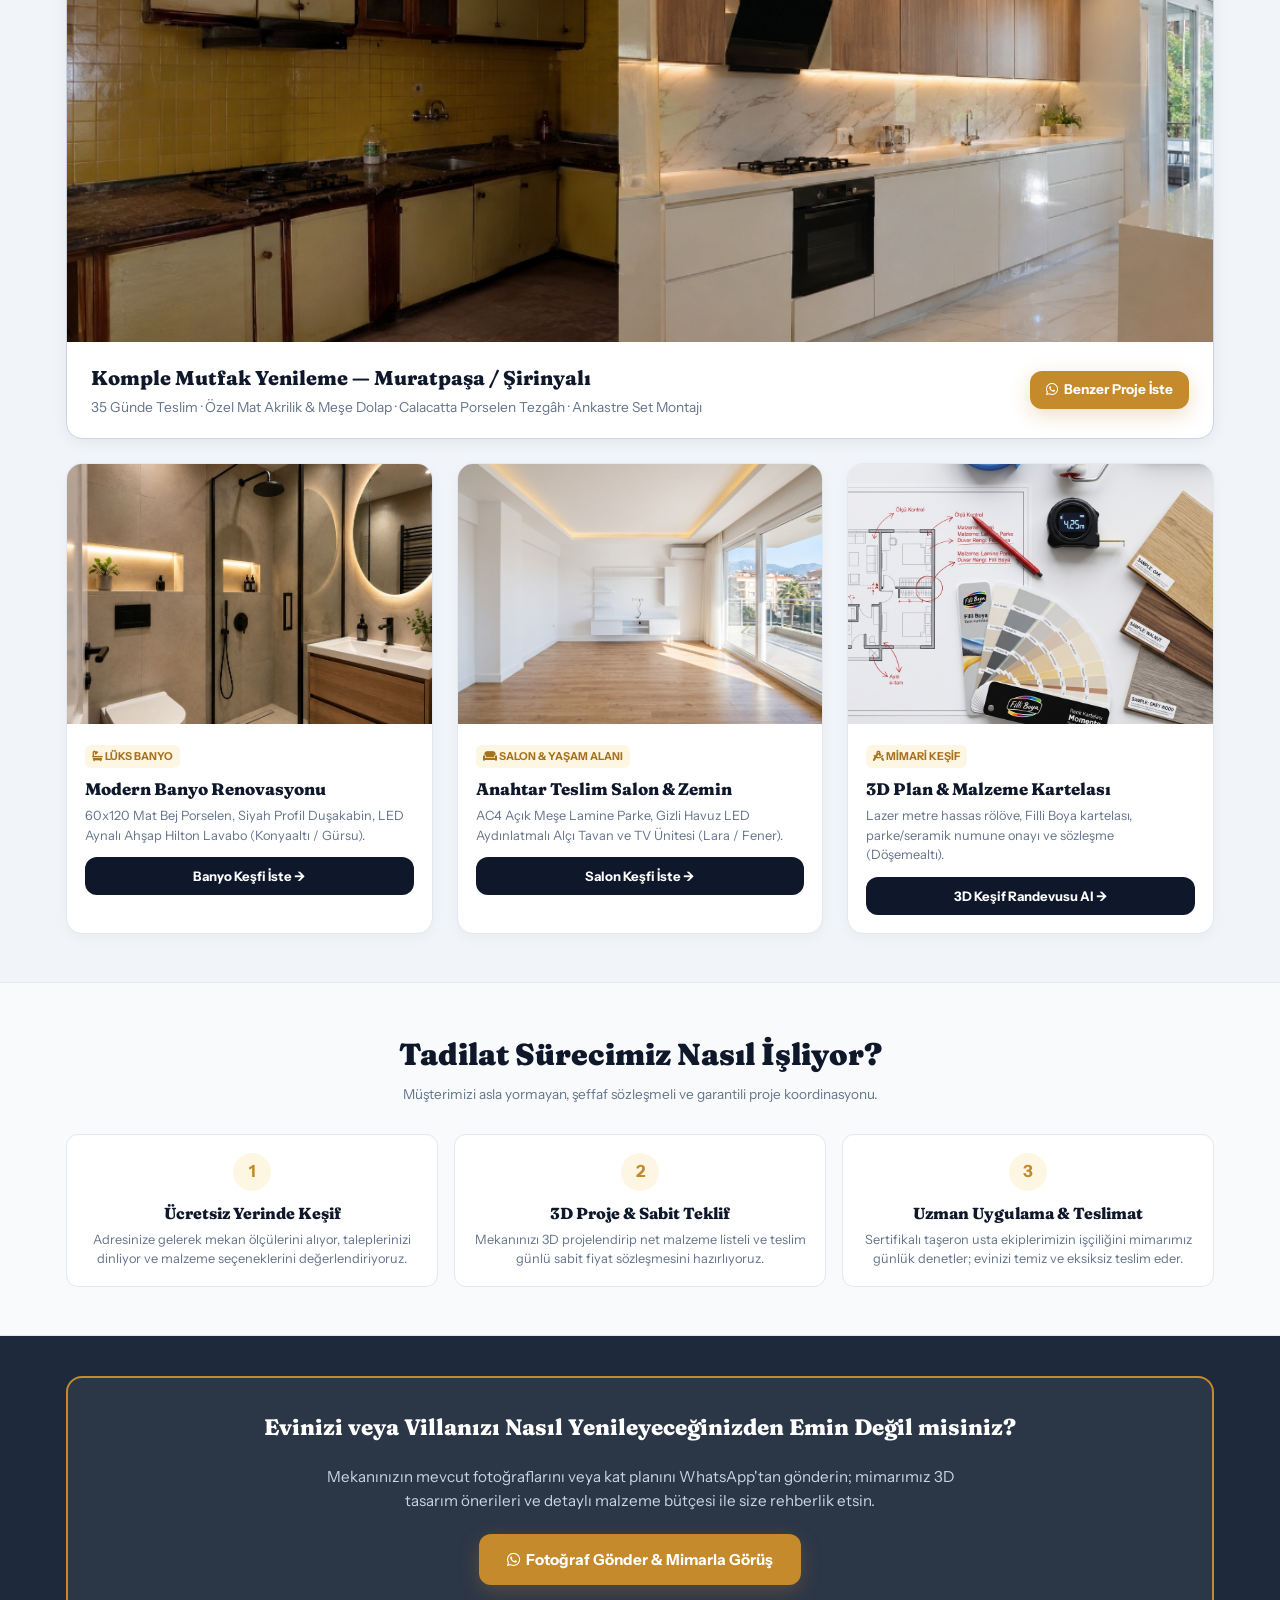
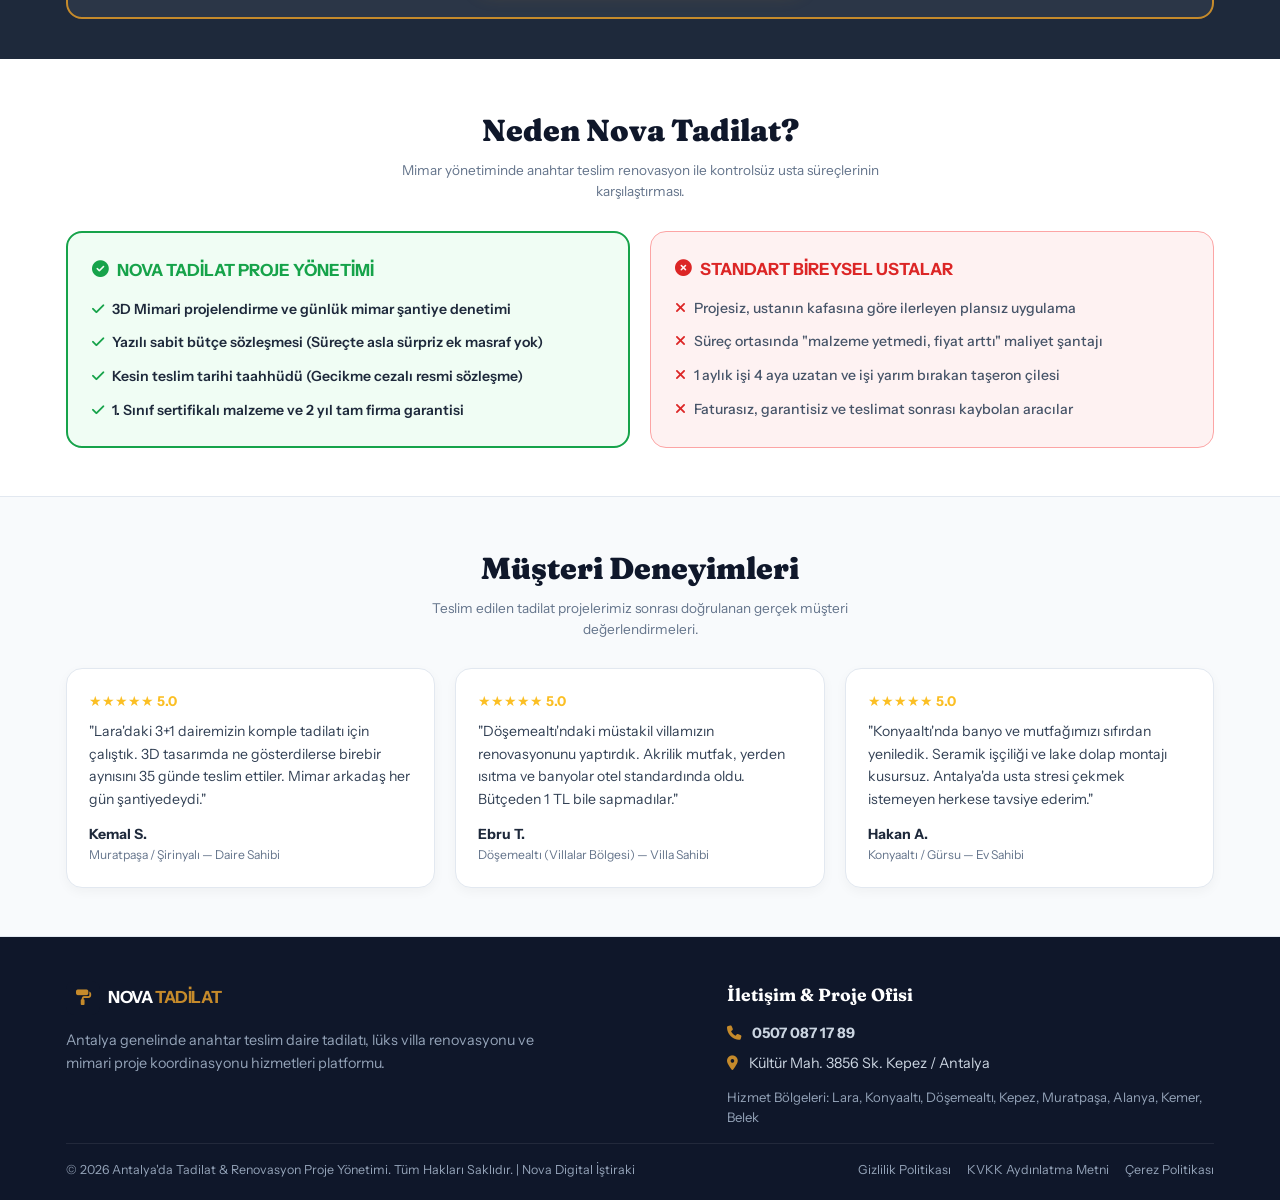
==== commit 957462a2: "fix(seo/design): update og:image to high-res before/after showcase and calibrate luxury champagne go" ====
--- a/index.html
+++ b/index.html
@@ -18,7 +18,7 @@
     <meta property="og:url" content="https://antalyadatadilat.com.tr/">
     <meta property="og:title" content="Antalya'da Tadilat & Villa Renovasyonu | Anahtar Teslim Proje Yönetimi">
     <meta property="og:description" content="Antalya anahtar teslim ev, daire ve lüks villa tadilatı. Ücretsiz yerinde keşif, 3D mimari projelendirme, sabit bütçe ve garantili usta ekipleri.">
-    <meta property="og:image" content="https://antalyadatadilat.com.tr/images/tadilat_villa.jpg">
+    <meta property="og:image" content="https://antalyadatadilat.com.tr/images/kitchen-before-after.jpg">
     <meta property="og:site_name" content="Antalya'da Tadilat">
     <meta property="og:locale" content="tr_TR">
 
@@ -26,7 +26,7 @@
     <meta name="twitter:card" content="summary_large_image">
     <meta name="twitter:title" content="Antalya'da Tadilat & Villa Renovasyonu | Anahtar Teslim">
     <meta name="twitter:description" content="Antalya anahtar teslim ev ve lüks villa tadilatı. Ücretsiz keşif ve 3D mimari projelendirme.">
-    <meta name="twitter:image" content="https://antalyadatadilat.com.tr/images/tadilat_villa.jpg">
+    <meta name="twitter:image" content="https://antalyadatadilat.com.tr/images/kitchen-before-after.jpg">
 
     <!-- GEO TARGETING -->
     <meta name="geo.region" content="TR-07">
--- a/style.css
+++ b/style.css
@@ -6,9 +6,9 @@
 :root {
     --base-dark: #0F172A;
     --base-card: #1E293B;
-    --accent-gold: #D97706;
-    --accent-gold-hover: #B45309;
-    --accent-light: #FEF3C7;
+    --accent-gold: #C58A2B;
+    --accent-gold-hover: #A7721F;
+    --accent-light: #FDF6E2;
     --surface-light: #F8FAFC;
     --surface-border: #E2E8F0;
     --text-main: #0F172A;
@@ -18,7 +18,7 @@
     --radius-md: 12px;
     --radius-lg: 16px;
     --shadow-soft: 0 4px 20px rgba(15, 23, 42, 0.05);
-    --shadow-gold: 0 4px 15px rgba(217, 119, 6, 0.22);
+    --shadow-gold: 0 6px 20px rgba(197, 138, 43, 0.28);
 }
 
 /* 0. GLOBAL RESET & ZERO-OVERFLOW GUARANTEE */
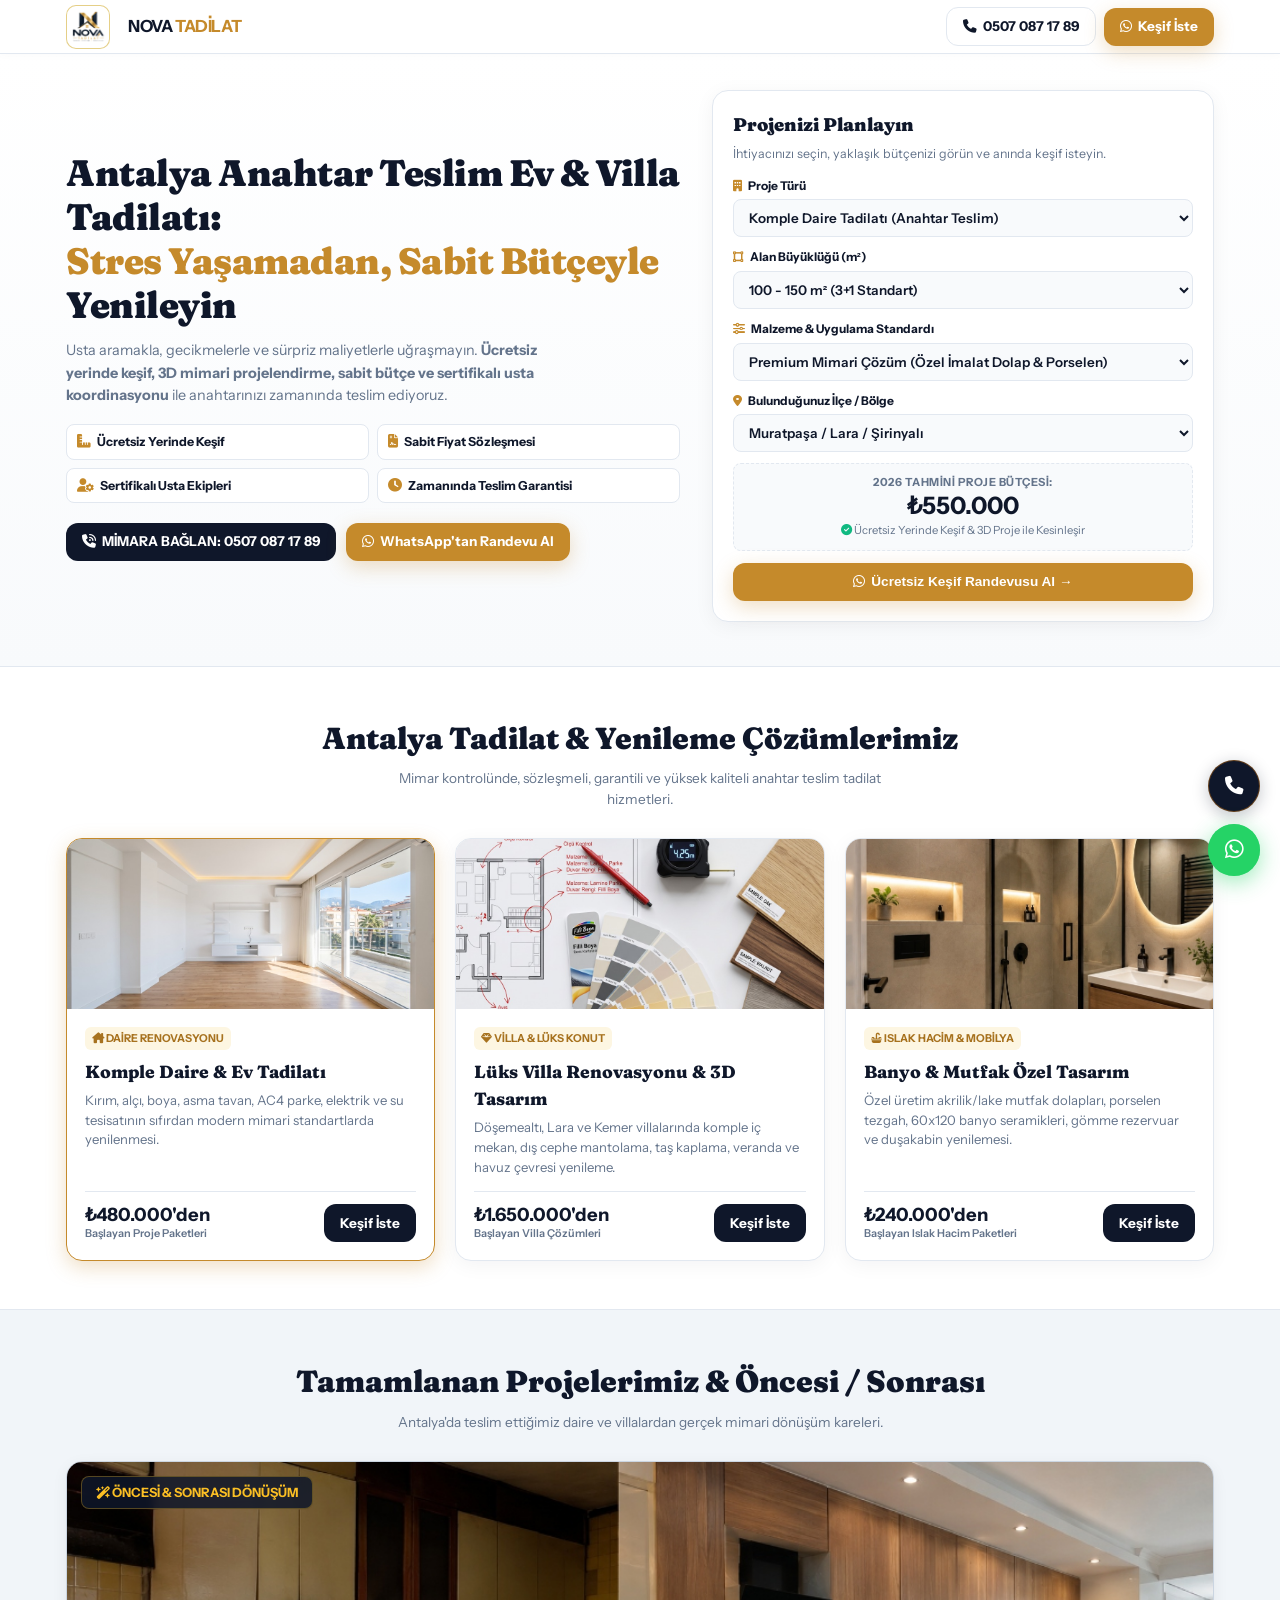
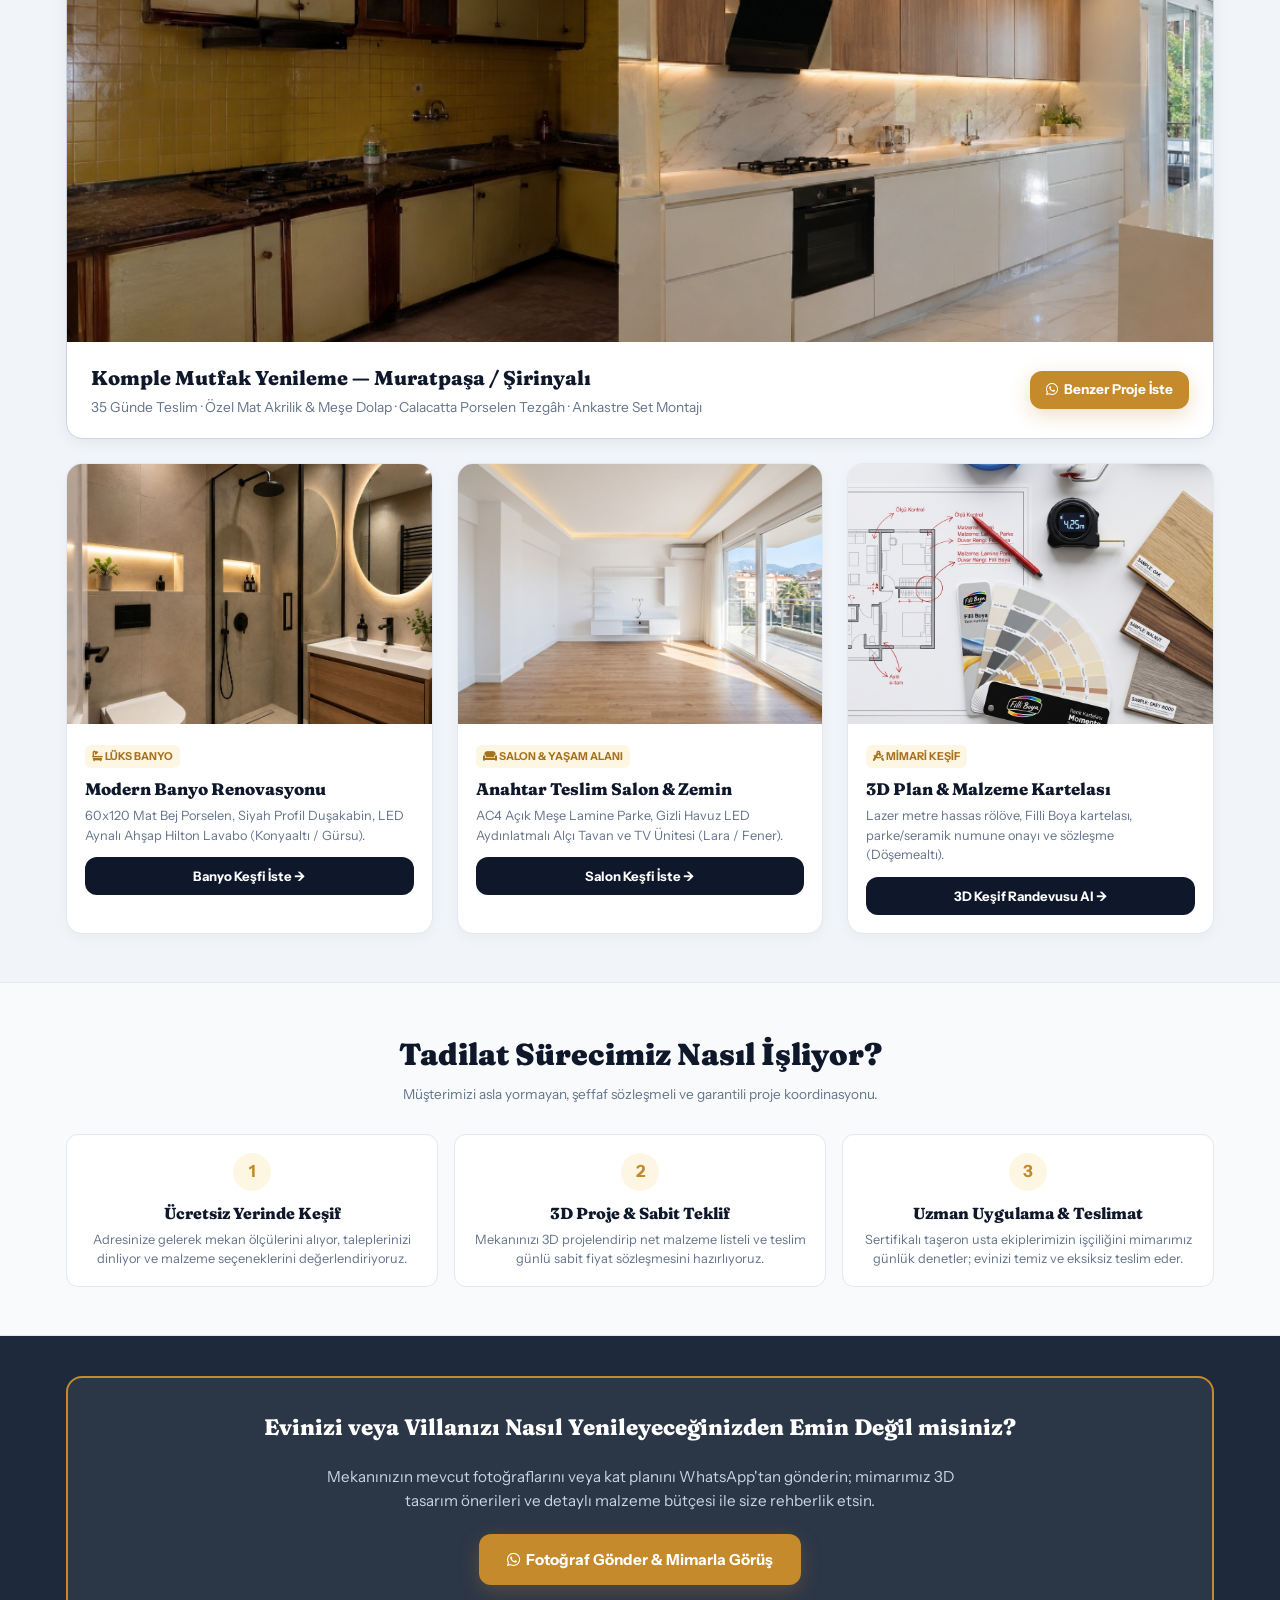
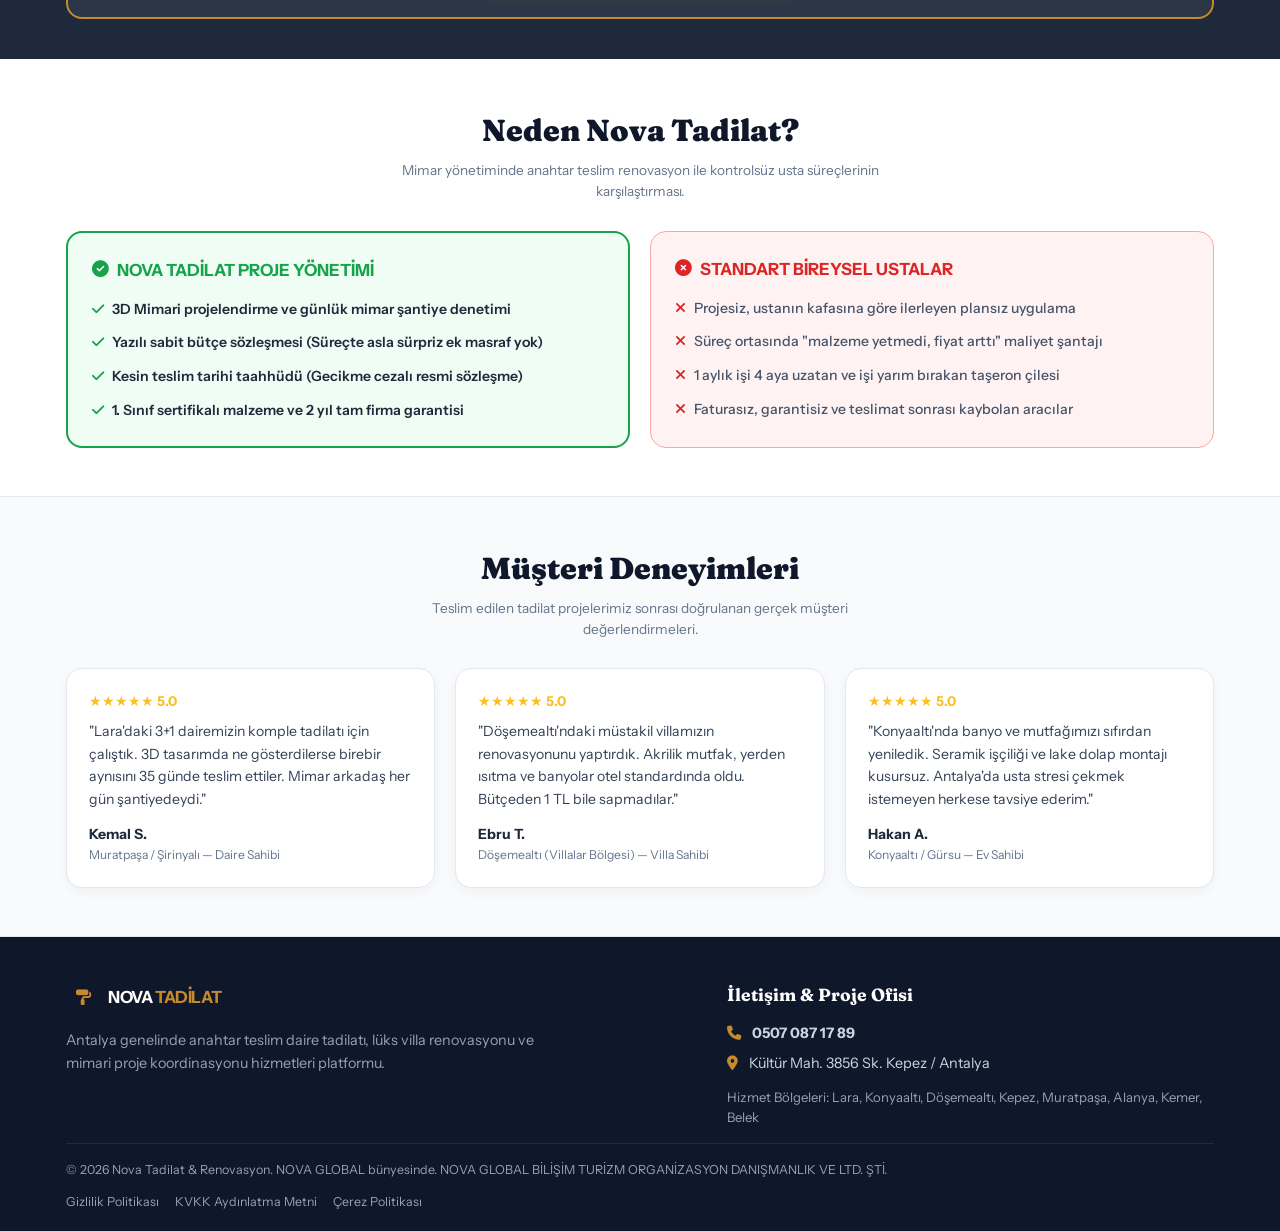
==== commit a396326d: "corporate: standardize footer under NOVA GLOBAL holding + parentOrganization JSON-LD" ====
--- a/index.html
+++ b/index.html
@@ -9,6 +9,15 @@
     <meta name="author" content="Antalya'da Tadilat Proje Yönetimi">
     <meta name="robots" content="index, follow, max-image-preview:large, max-snippet:-1, max-video-preview:-1">
     <meta name="google-site-verification" content="google683b96f9e18d1ed7">
+
+    <!-- Google tag (gtag.js) - Google Analytics 4 -->
+    <script async src="https://www.googletagmanager.com/gtag/js?id=G-23SELF6DC9"></script>
+    <script>
+      window.dataLayer = window.dataLayer || [];
+      function gtag(){dataLayer.push(arguments);}
+      gtag('js', new Date());
+      gtag('config', 'G-23SELF6DC9');
+    </script>
 
     <!-- CANONICAL -->
     <link rel="canonical" href="https://antalyadatadilat.com.tr/">
@@ -73,6 +82,14 @@
             "dayOfWeek": ["Monday", "Tuesday", "Wednesday", "Thursday", "Friday", "Saturday"],
             "opens": "08:30",
             "closes": "19:30"
+          },
+          "parentOrganization": {
+            "@type": "Organization",
+            "@id": "https://novadigital.com.tr/#organization",
+            "name": "NOVA GLOBAL",
+            "alternateName": ["NOVA GRUP", "NOVA GROUP"],
+            "legalName": "NOVA GLOBAL BİLİŞİM TURİZM ORGANİZASYON DANIŞMANLIK VE LİMİTED ŞİRKETİ",
+            "url": "https://novadigital.com.tr"
           }
         },
         {
@@ -490,7 +507,7 @@
 
         <div class="container">
             <div style="border-top: 1px solid rgba(255,255,255,0.08); padding-top: 16px; margin-top: 16px; font-size: 0.78rem; color: #94A3B8; display: flex; justify-content: space-between; align-items: center; flex-wrap: wrap; gap: 12px;">
-                <p>© 2026 Antalya'da Tadilat & Renovasyon Proje Yönetimi. Tüm Hakları Saklıdır. | Nova Digital İştiraki</p>
+                <p>© 2026 Nova Tadilat & Renovasyon. NOVA GLOBAL bünyesinde. NOVA GLOBAL BİLİŞİM TURİZM ORGANİZASYON DANIŞMANLIK VE LTD. ŞTİ.</p>
                 <div style="display: flex; gap: 16px;">
                     <span>Gizlilik Politikası</span>
                     <span>KVKK Aydınlatma Metni</span>
@@ -512,21 +529,5 @@
     </div>
 
     <script src="app.js"></script>
-
-    <!-- Google tag (gtag.js) - Deferred Non-blocking -->
-    <script>
-      window.addEventListener('load', function() {
-        var s = document.createElement('script');
-        s.src = 'https://www.googletagmanager.com/gtag/js?id=G-23SELF6DC9';
-        s.async = true;
-        document.body.appendChild(s);
-        s.onload = function() {
-          window.dataLayer = window.dataLayer || [];
-          function gtag(){dataLayer.push(arguments);}
-          gtag('js', new Date());
-          gtag('config', 'G-23SELF6DC9');
-        };
-      });
-    </script>
 </body>
 </html>
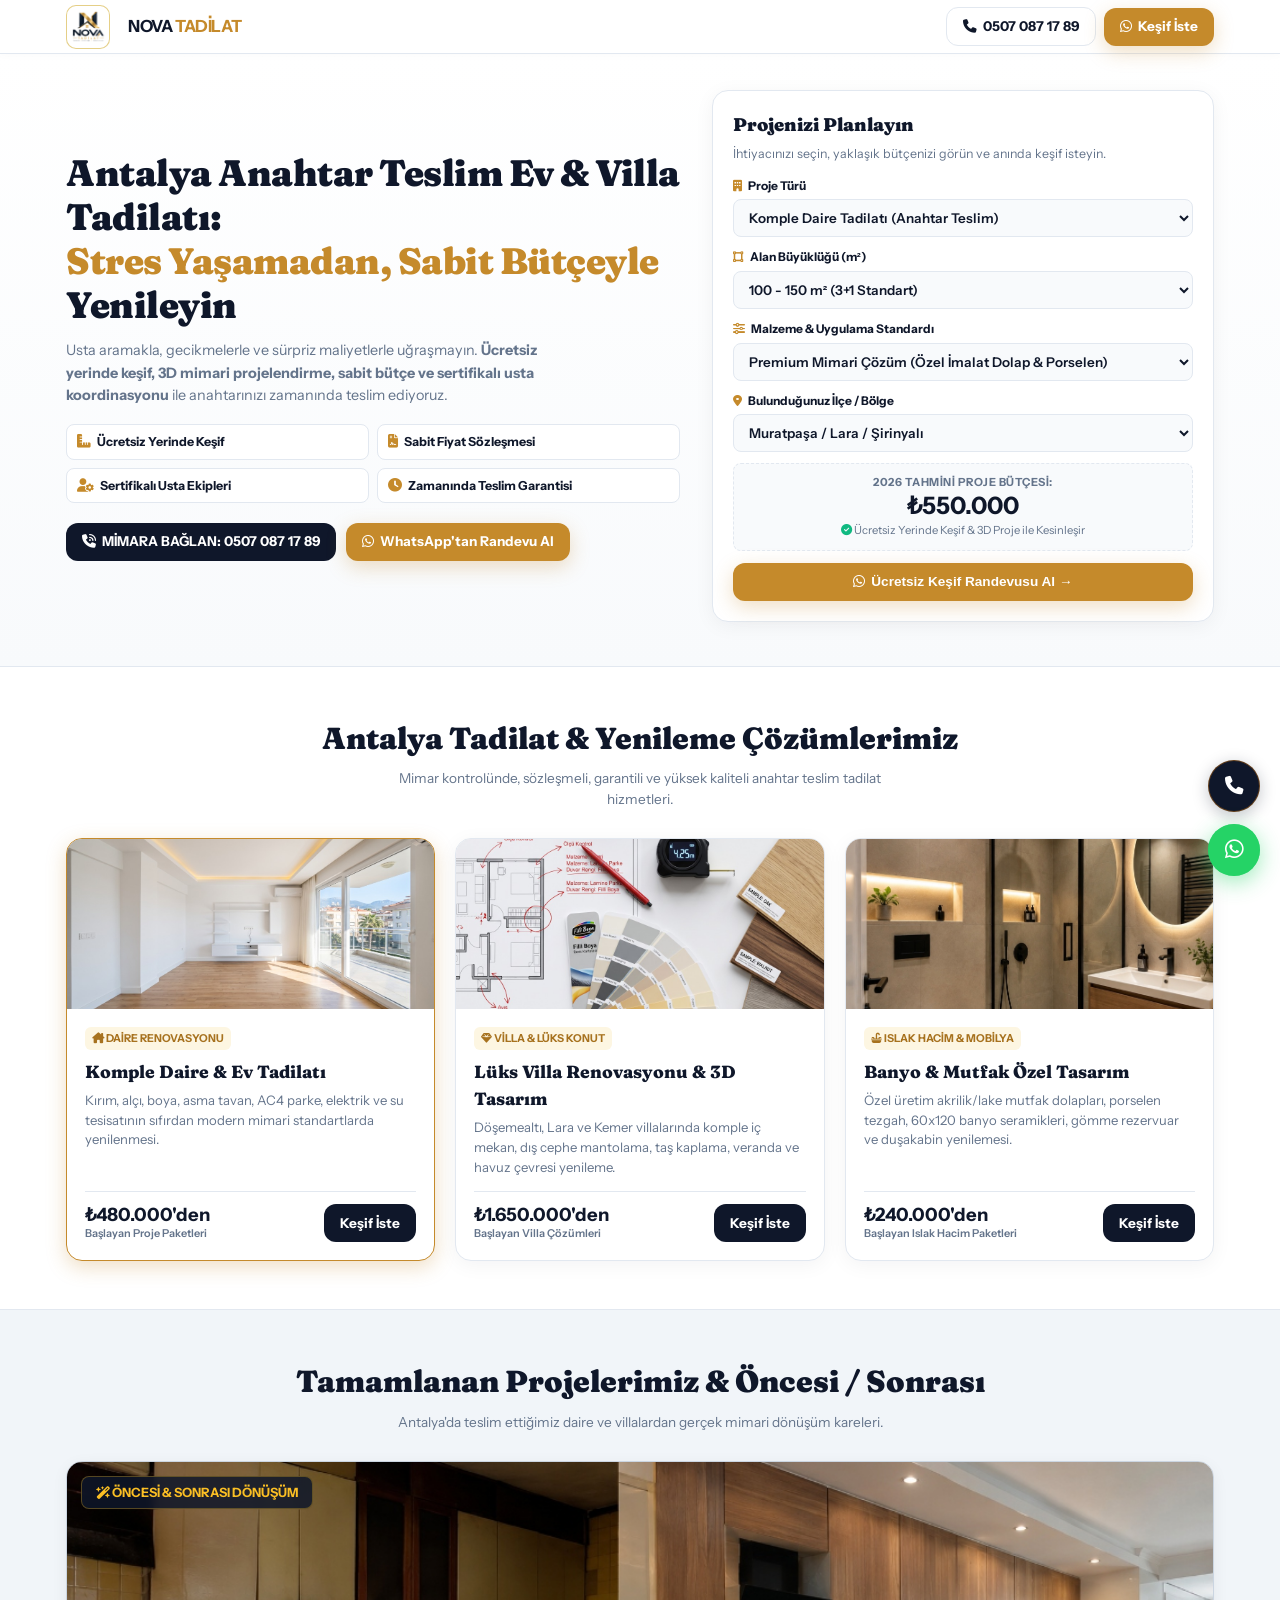
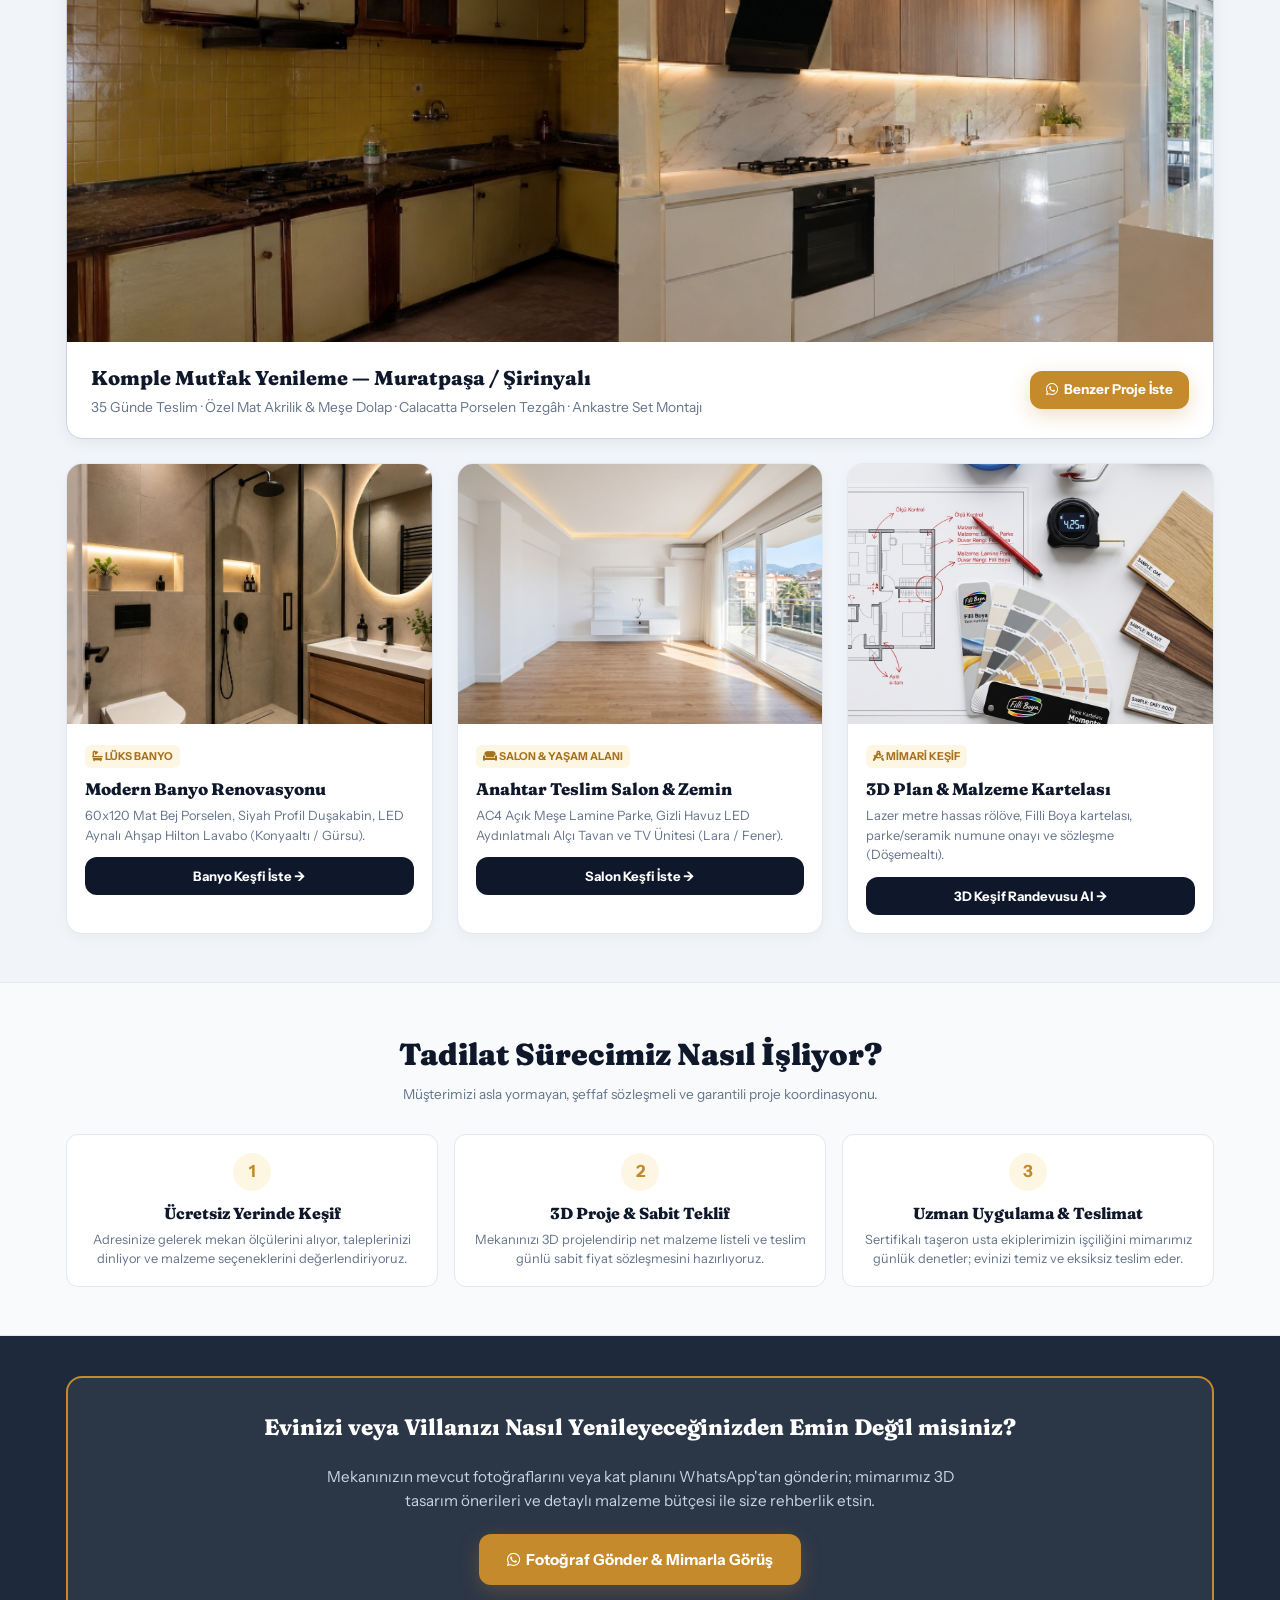
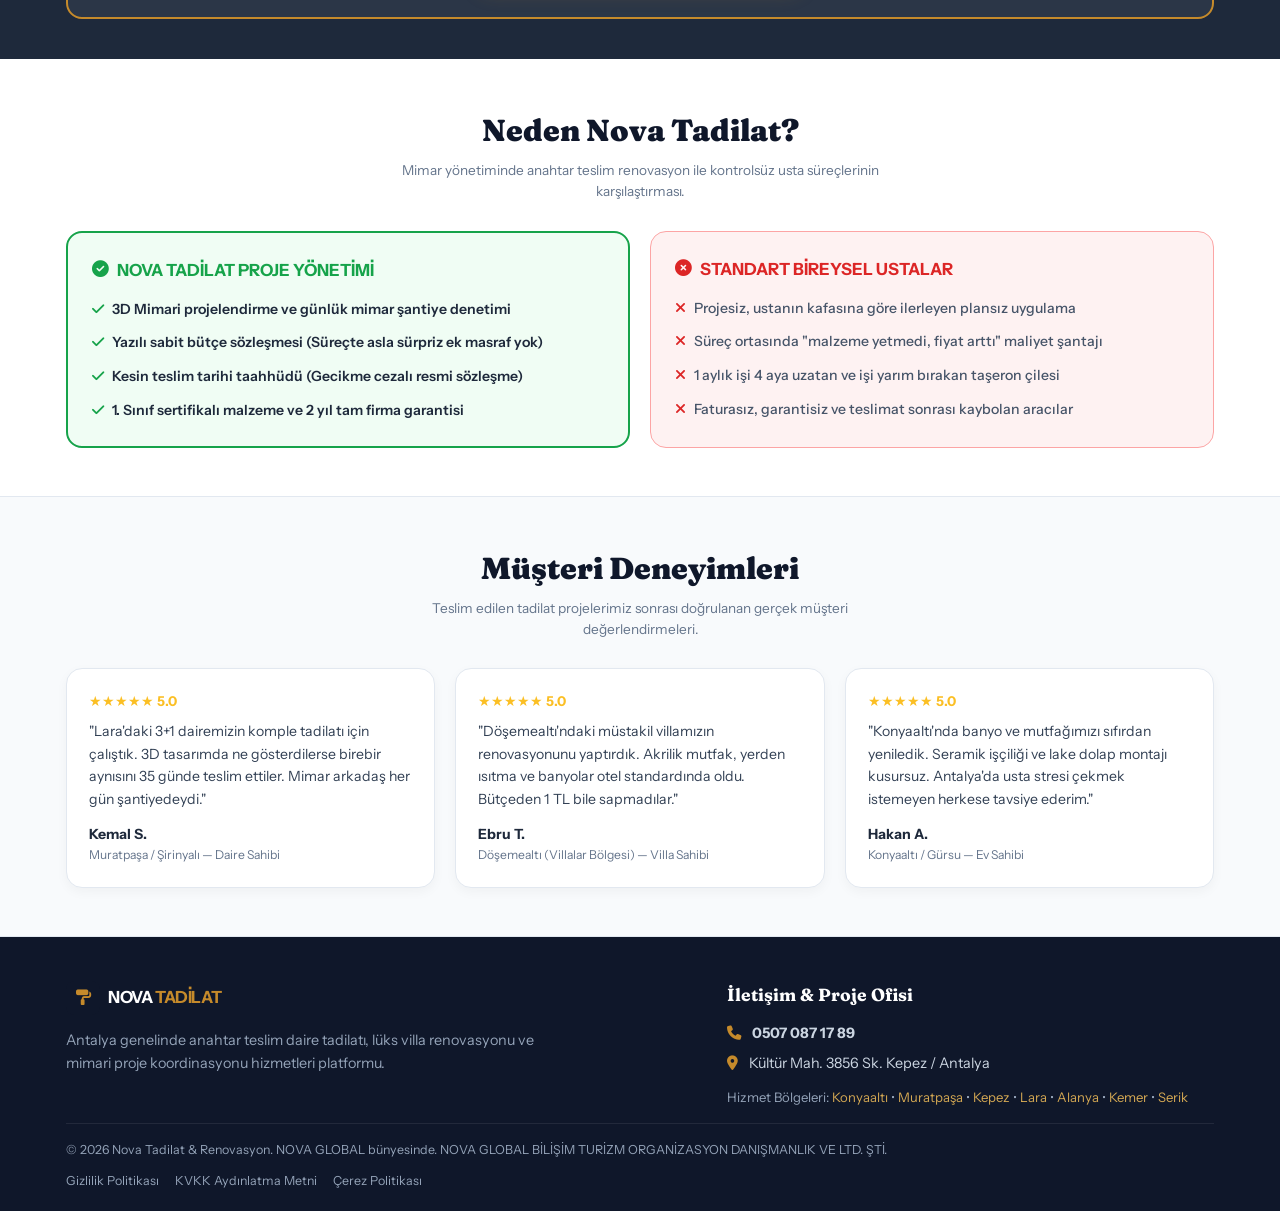
==== commit 530296a2: "feat: 7 ilce mikro landing page eklendi (Konyaalti, Muratpasa, Kepez, Lara, Alanya, Kemer, Serik) + " ====
--- a/index.html
+++ b/index.html
@@ -500,7 +500,14 @@
                     Kültür Mah. 3856 Sk. Kepez / Antalya
                 </p>
                 <p style="color: #94A3B8; font-size: 0.82rem; margin-top: 12px;">
-                    Hizmet Bölgeleri: Lara, Konyaaltı, Döşemealtı, Kepez, Muratpaşa, Alanya, Kemer, Belek
+                    Hizmet Bölgeleri:
+                    <a href="/konyaaltinda-tadilat/" style="color:#D4A853;text-decoration:none;">Konyaaltı</a> •
+                    <a href="/muratpasada-tadilat/" style="color:#D4A853;text-decoration:none;">Muratpaşa</a> •
+                    <a href="/kepezde-tadilat/" style="color:#D4A853;text-decoration:none;">Kepez</a> •
+                    <a href="/larada-tadilat/" style="color:#D4A853;text-decoration:none;">Lara</a> •
+                    <a href="/alanyada-tadilat/" style="color:#D4A853;text-decoration:none;">Alanya</a> •
+                    <a href="/kemerde-tadilat/" style="color:#D4A853;text-decoration:none;">Kemer</a> •
+                    <a href="/serikte-tadilat/" style="color:#D4A853;text-decoration:none;">Serik</a>
                 </p>
             </div>
         </div>
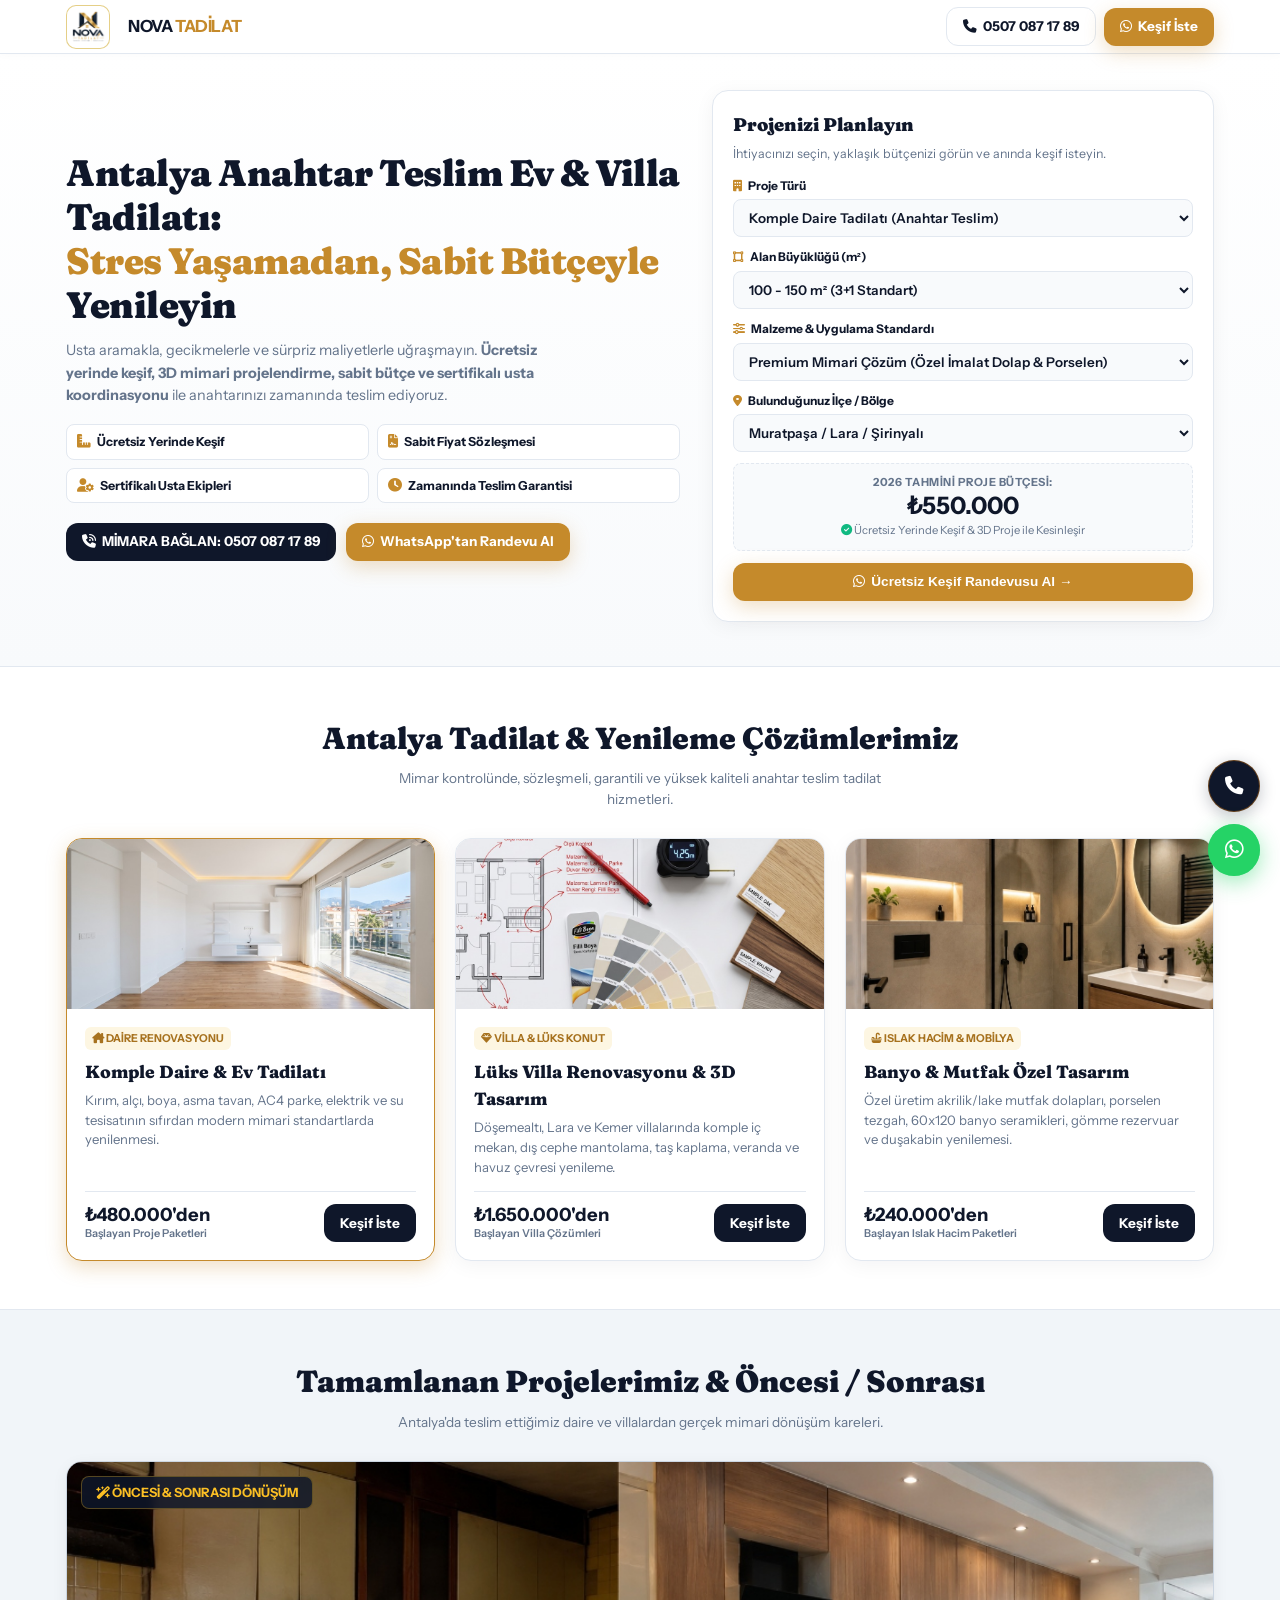
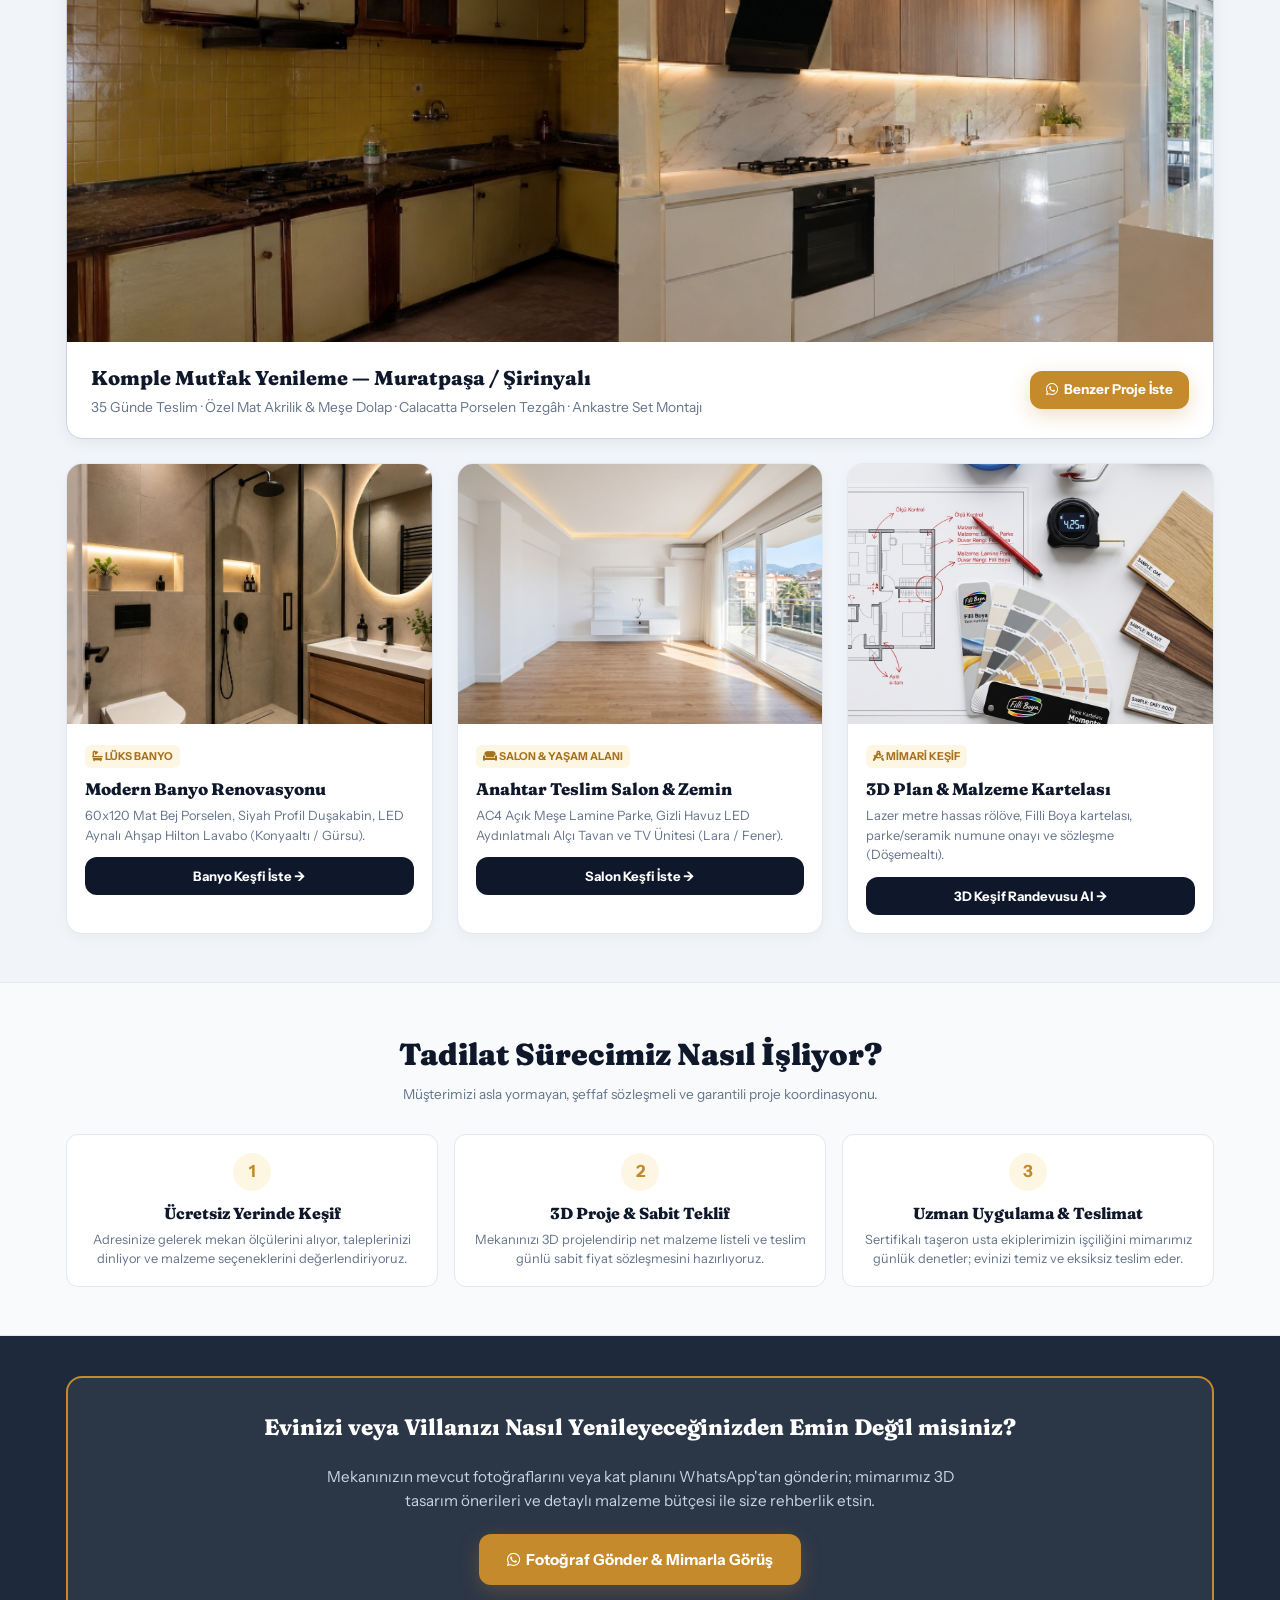
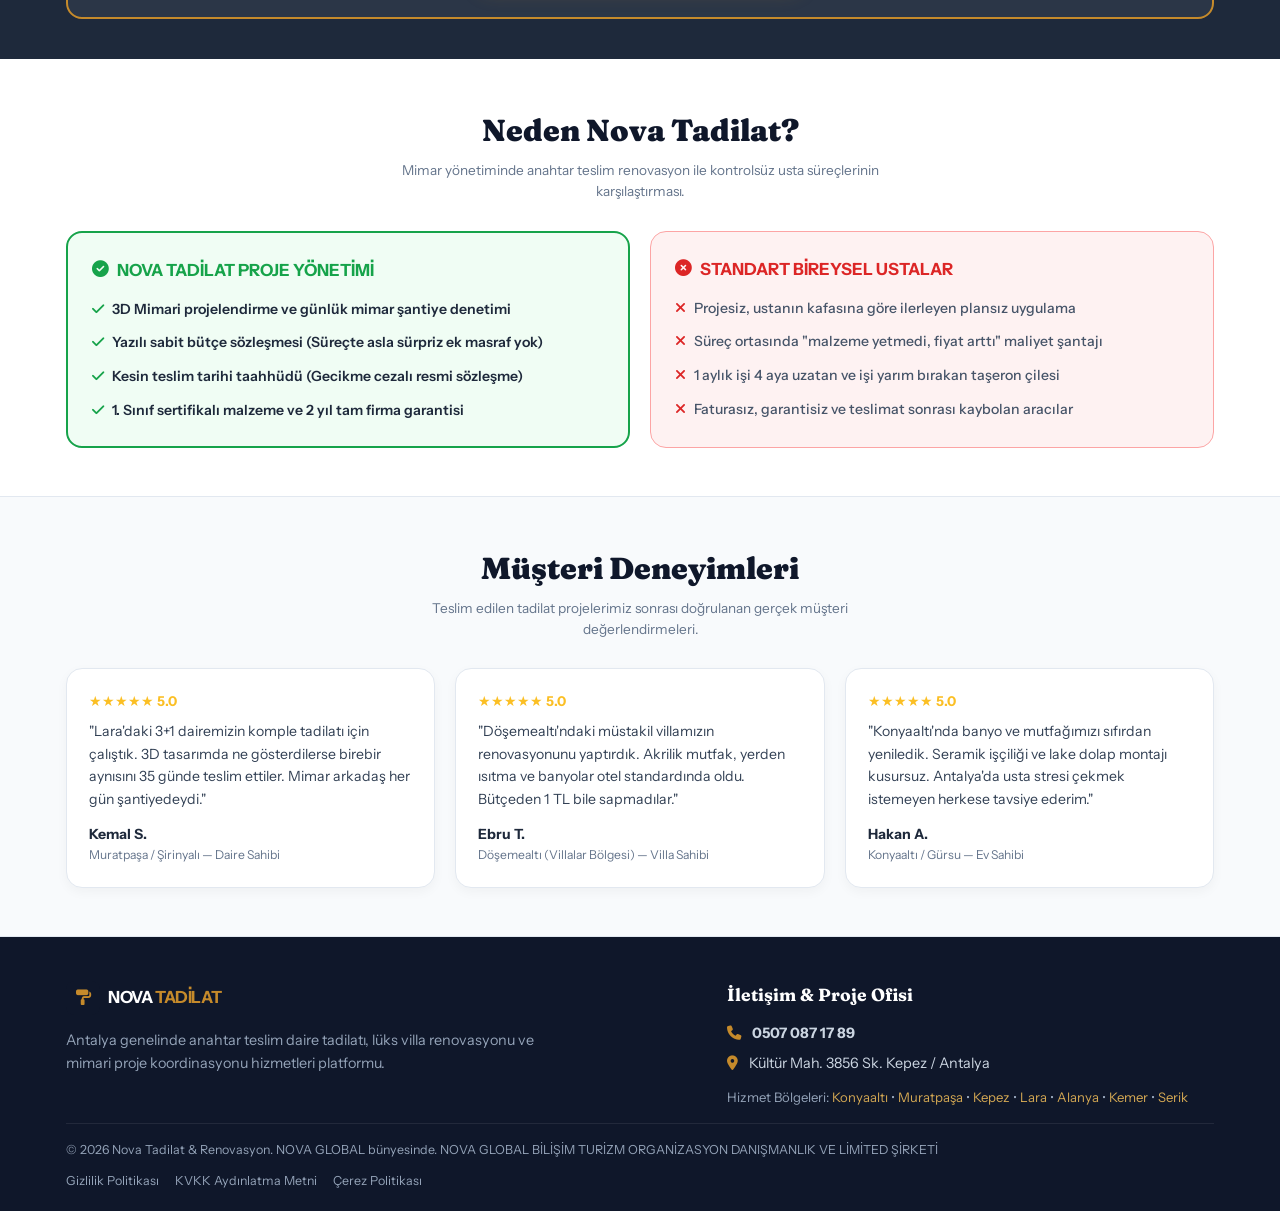
==== commit b67b5ae4: "fix(geo): fix Turkish grammar suffixes across district pages, convert H2s to question format, replac" ====
--- a/index.html
+++ b/index.html
@@ -514,7 +514,7 @@
 
         <div class="container">
             <div style="border-top: 1px solid rgba(255,255,255,0.08); padding-top: 16px; margin-top: 16px; font-size: 0.78rem; color: #94A3B8; display: flex; justify-content: space-between; align-items: center; flex-wrap: wrap; gap: 12px;">
-                <p>© 2026 Nova Tadilat & Renovasyon. NOVA GLOBAL bünyesinde. NOVA GLOBAL BİLİŞİM TURİZM ORGANİZASYON DANIŞMANLIK VE LTD. ŞTİ.</p>
+                <p>© 2026 Nova Tadilat & Renovasyon. NOVA GLOBAL bünyesinde. NOVA GLOBAL BİLİŞİM TURİZM ORGANİZASYON DANIŞMANLIK VE LİMİTED ŞİRKETİ</p>
                 <div style="display: flex; gap: 16px;">
                     <span>Gizlilik Politikası</span>
                     <span>KVKK Aydınlatma Metni</span>
